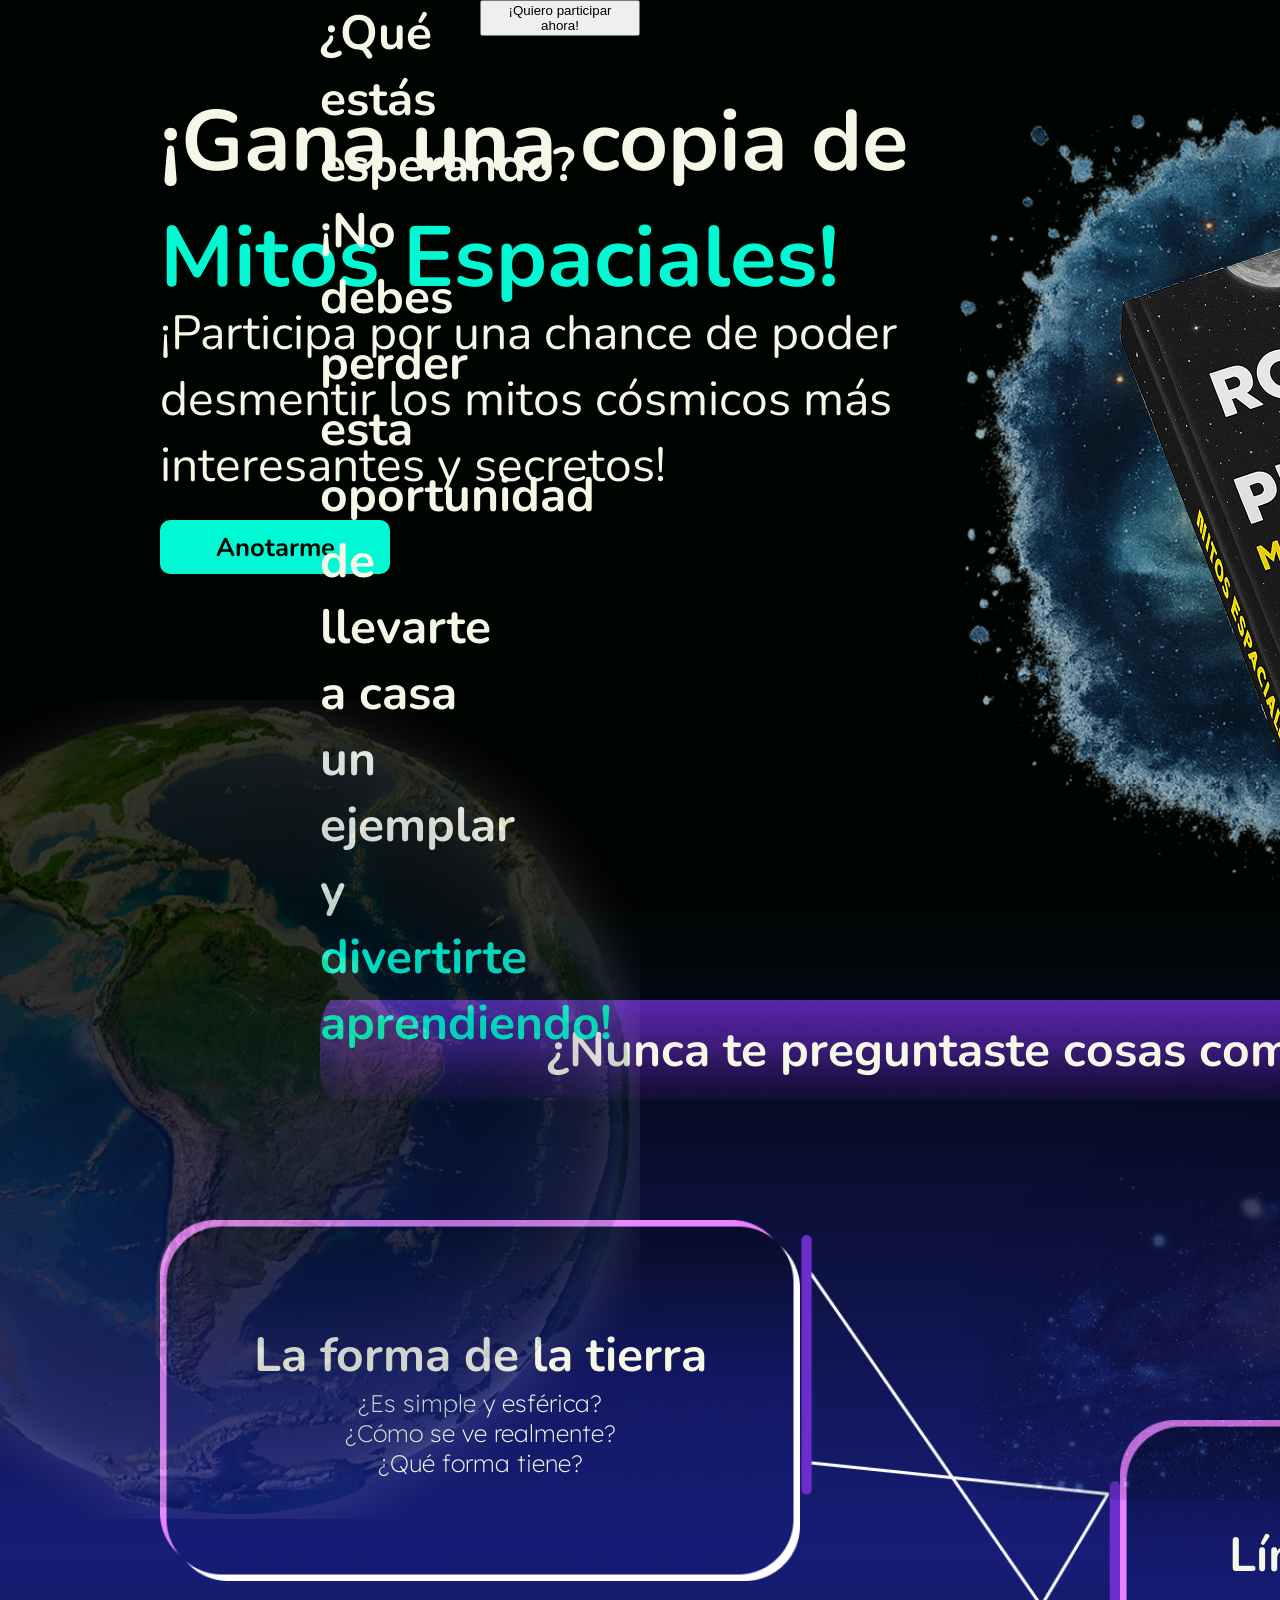
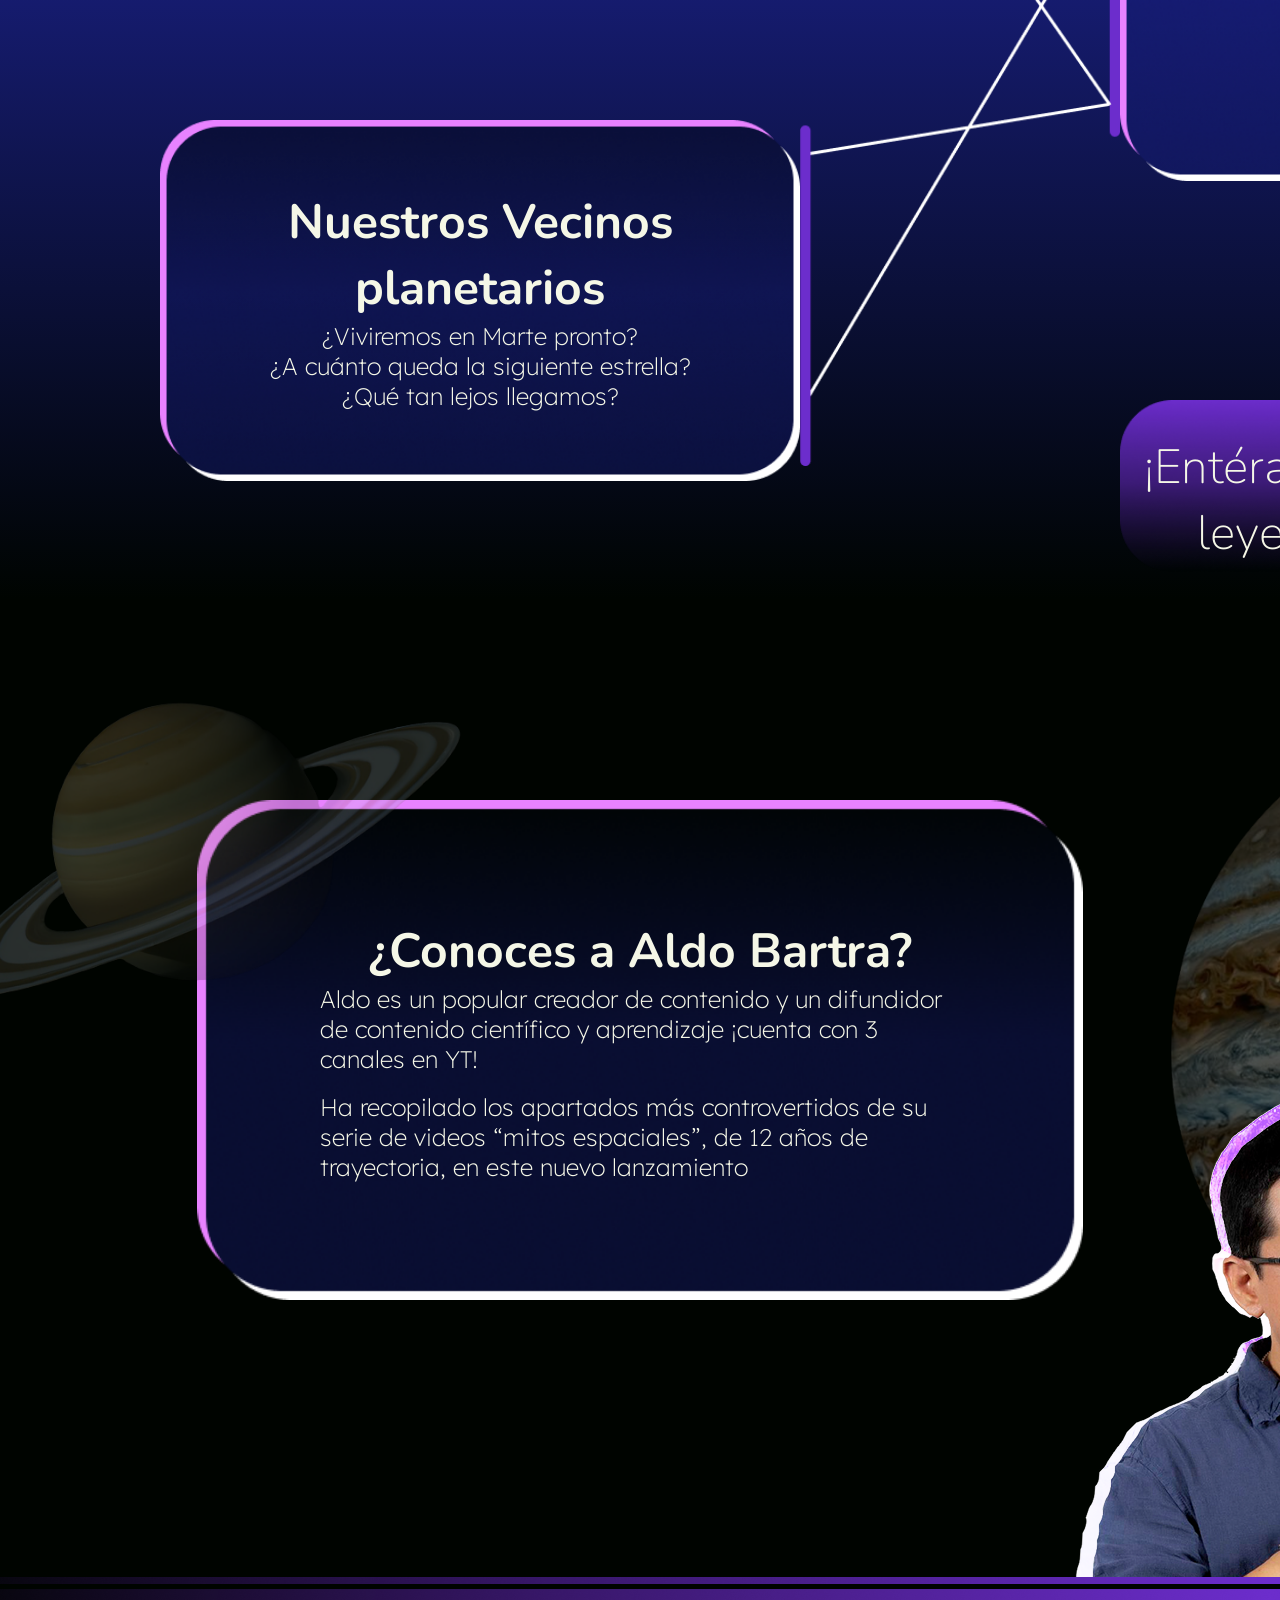
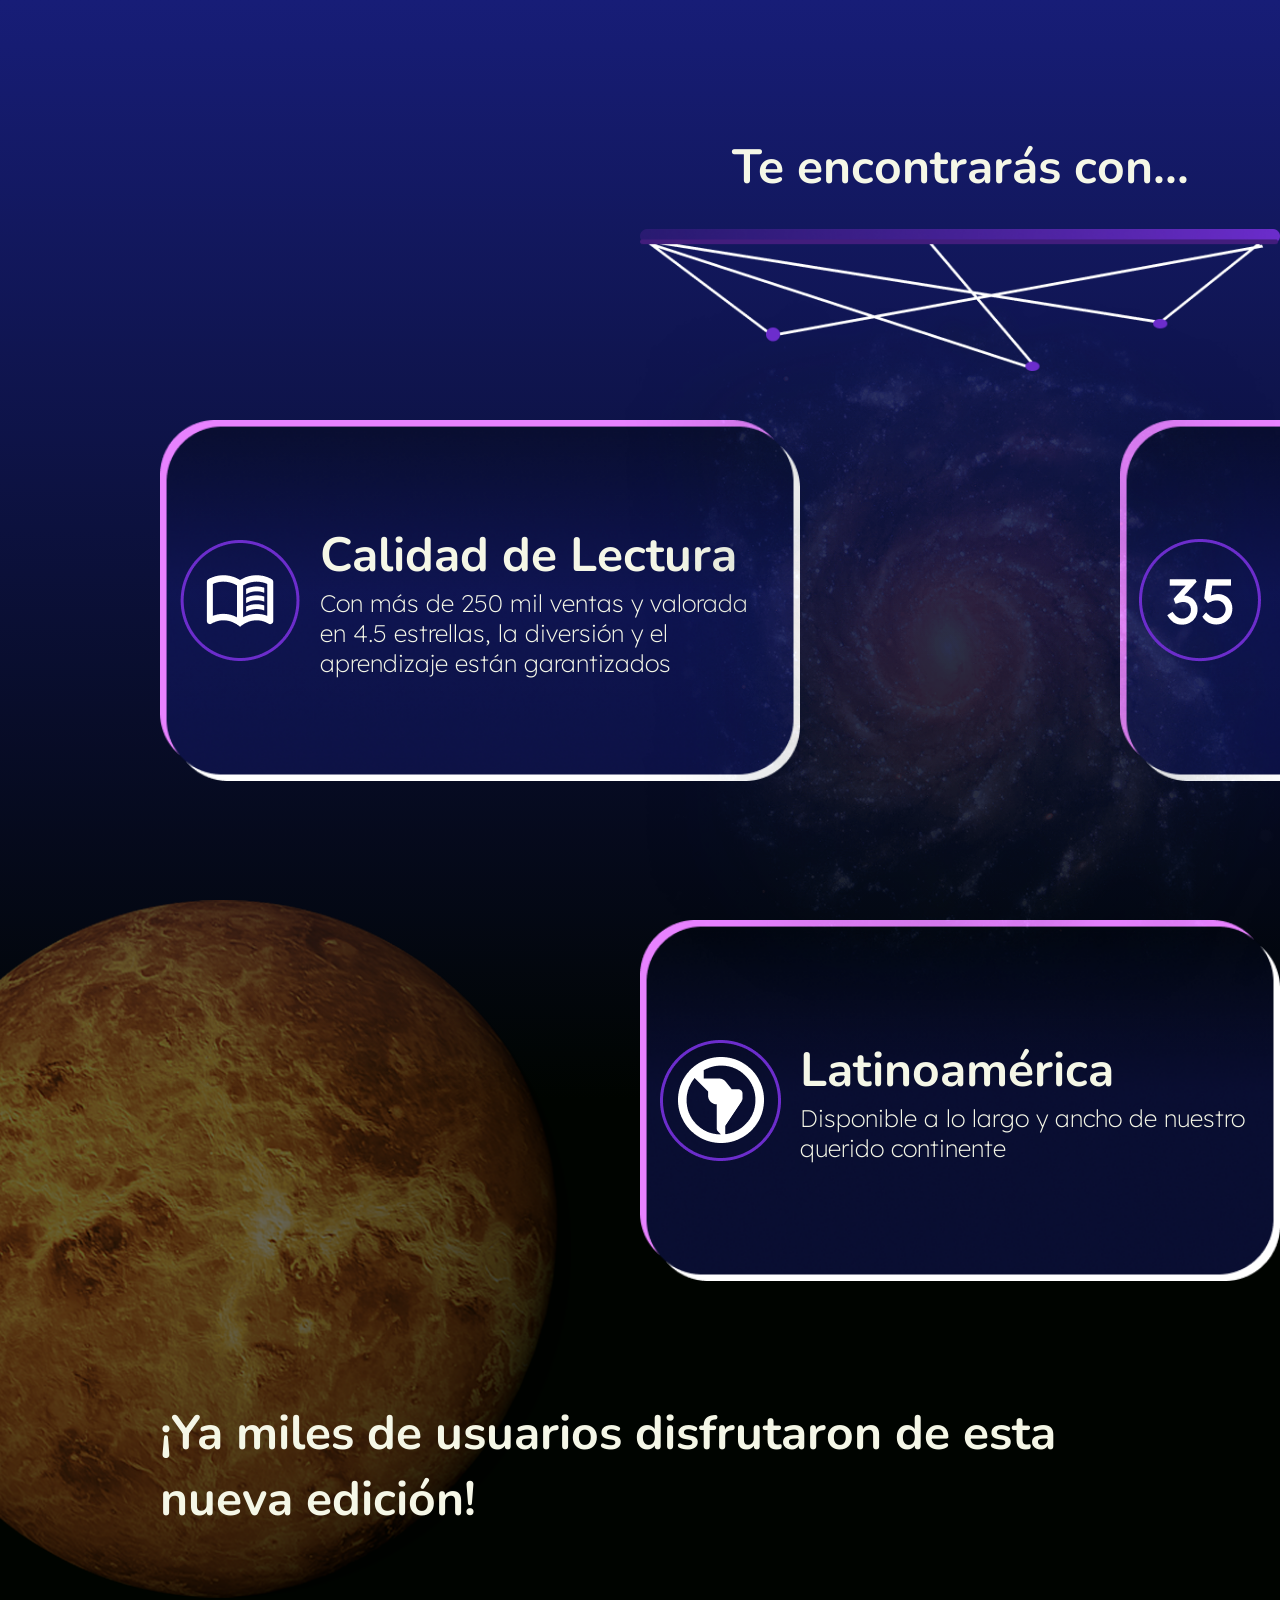
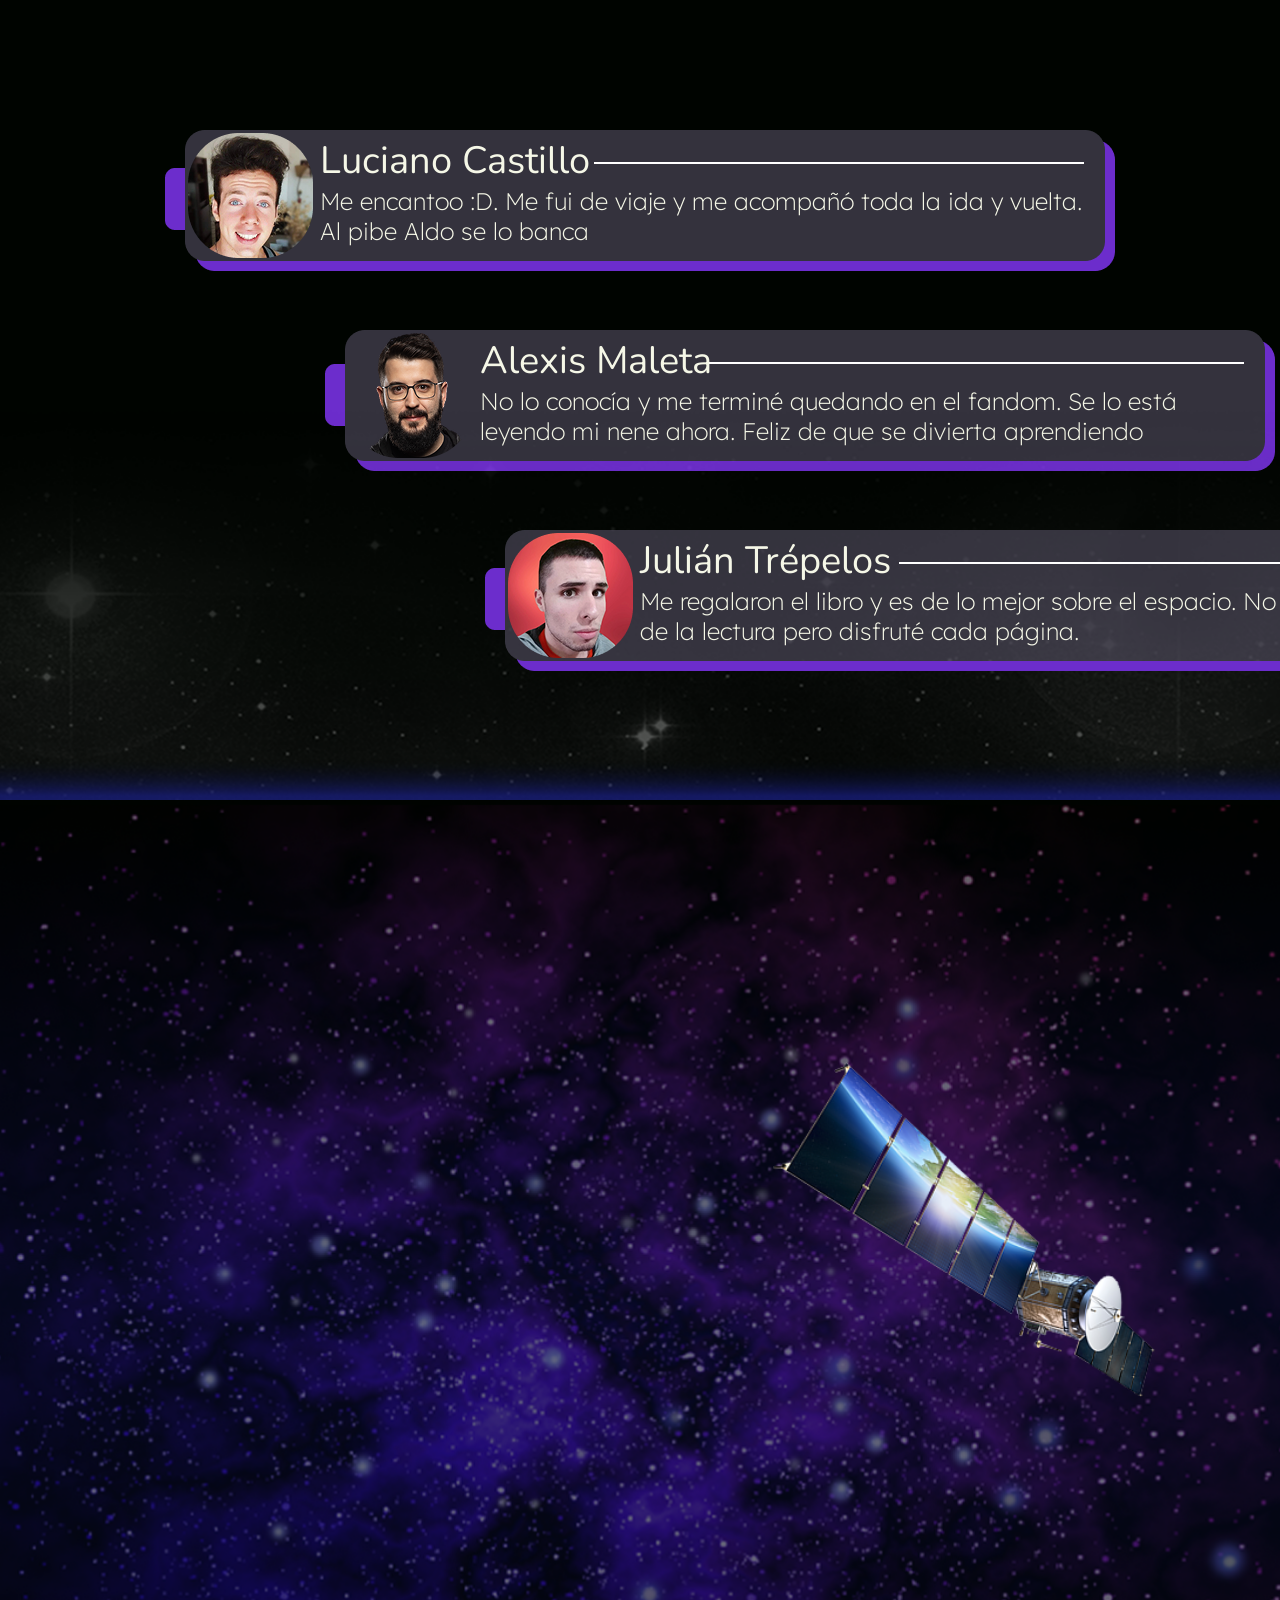
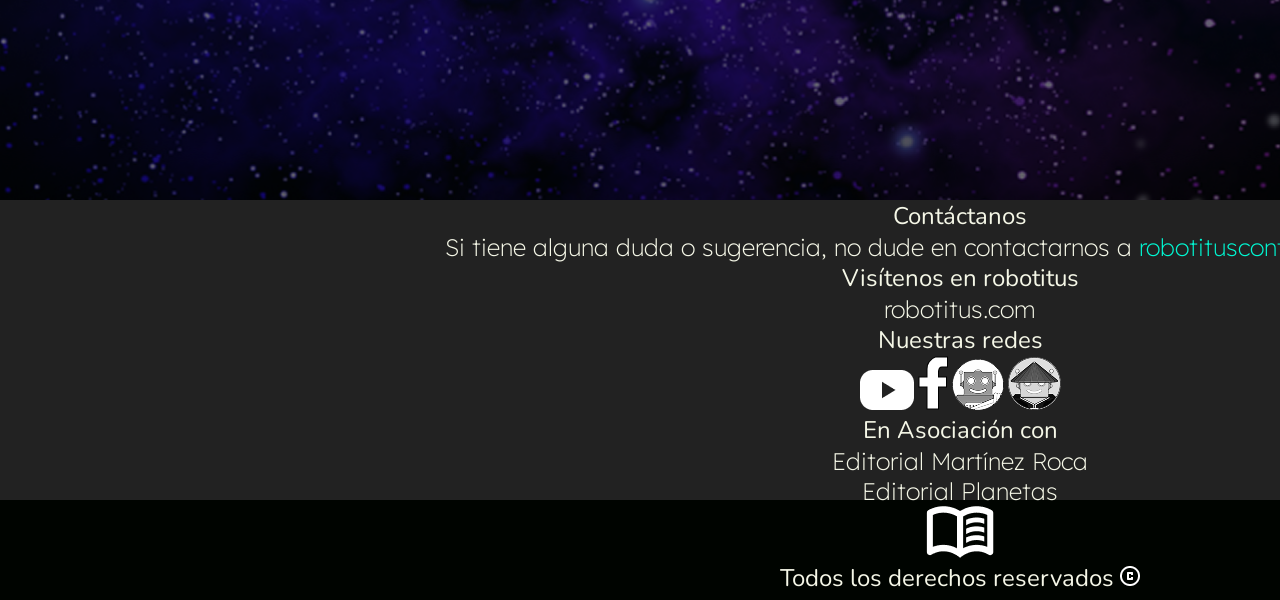
==== index.html @ cb60cf28 "tp1 version de recu, css mejorado, html podría mejorar" ====
<!DOCTYPE html>
<html lang="es ">
<head>
    <meta charset="UTF-8">
    <meta name="viewport" content="width=device-width, initial-scale=1.0">
   <link rel="stylesheet" href="tercero.css">
   <link rel="preconnect" href="https://fonts.googleapis.com">
<link rel="preconnect" href="https://fonts.gstatic.com" crossorigin>
<link href="https://fonts.googleapis.com/css2?family=Lexend:wght@100..900&family=Michroma&family=Nunito:ital,wght@0,200..1000;1,200..1000&family=Prosto+One&family=Sunshiney&display=swap" rel="stylesheet">
    <title>Landing</title>
</head>
<body>
  <header class="grid">
    <div id="robotitus">
      <img  id="titus" src="IMAGENES/pant1/robotitus.png" alt="robotitus">
    </div>

    <div id="cont1pan1">
      <h1>¡Gana una copia de <span class="acento">Mitos Espaciales!</span></h1>
    </div>

    <div id="cont2pan1" class="c3">
      <h3 class="subtitulo">¡Participa por una chance de poder desmentir los mitos cósmicos más interesantes y secretos!</h3>
    </div>

    <div id="container">
      <form id="miFormulario">
        <button type="button" id="mostrar">Anotarme</button>
        <div id="formularioOpciones">
          <select id="pais" name="opciones" required>
           <option value="ARG">Argentina</option>
           <option value="BLV">Bolivia</option>
           <option value="URU">Uruguay</option>
          </select>
          <input type="text" id="name" name="nombre" placeholder="Nombre" required>
          <input type="email" id="mail" name="nombre" placeholder="Email" required>
          <input type="submit" value="Enviar" id="enviar">
        </div>
      </form>
    </div>

    <div id="cont3pan1">
    </div>   <img id="libro1" src="IMAGENES/pant1/libro.png" alt="libro">

  </header>





 <div id="tierra"></div>





  <section id="sec1" class="grid">
    <div class="fondoblue1"></div>
    <div class="lineas"></div>
    <div id="cont1pan2"><h3>¿Nunca te preguntaste cosas como...?</h3></div>

    <div id="img2pan2"></div>
    <div id="cont2pan2">
      <h3>La forma de la tierra </h3>
      <p >¿Es simple y esférica? <br>¿Cómo se ve realmente? <br>¿Qué forma tiene?</p>
    </div>

  <div id="img3pan2"></div>
    <div id="cont3pan2">
      <h3 >Límites del espacio</h3>
      <p>¿Tiene bordes? <br> ¿Qué hay más allá? <br> ¿Qué tan lejos llegamos?</p>
    </div>

      <div id="img4pan2"></div>
    <div id="cont4pan2">
      <h3>Nuestros Vecinos planetarios</h3>
      <p>¿Viviremos en Marte pronto? <br>¿A cuánto queda la siguiente estrella? <br> ¿Qué tan lejos llegamos?</p>
    </div>

    <div id="cont5pan2">
      <h3 id="subtitulo">¡Entérate de todo esto y más leyendo y aprendiendo!</h3>
    </div>

    <div class="cont2fondo"></div>
  </section>






  <section id="sec2" class="grid">
    <div id="cont1pan3"></div>

      <div id="textaldo">
      <h3>¿Conoces a Aldo Bartra?</h3>
      
        <p>Aldo es un popular creador de contenido y un difundidor de contenido científico y aprendizaje ¡cuenta con 3 canales en YT!</p>
        <br>
        <p>Ha recopilado los apartados más controvertidos de su serie de videos “mitos espaciales”, de 12 años de trayectoria, en este nuevo lanzamiento</p>
      </div>

    <div id="aldo"><img src="IMAGENES/pant3/aldo.png" alt="aldo"></div>

    <div id="aldomobile"></div>
    <div class="cont3fondo"></div>
    <div class="cont4fondo"></div>


  </section>






  <section id="sec3" class="grid">
    <div id="fondoblue2"></div>

    <div class="cont1pan4"><h3>Te encontrarás con...</h3></div>
    <div id="cont1"></div>


    <div id="icono1"><img src="IMAGENES/pant4/libro.png" alt="icono de libro"></div>
    <div class="cont2pan4"></div>
    <article id="articulo1sec3"> <h3>Calidad de Lectura</h3>
      <p>Con más de 250 mil ventas y valorada en 4.5 estrellas, la diversión y el aprendizaje están garantizados</p></article>


    <div id="icono2"><img src="IMAGENES/pant4/35.png" alt="icono de 35"></div>
    <div class="cont3pan4">  </div>
      <article id="articulo2sec3"> <h3>Más de 35 secciones</h3>
      <p>Variados tópicos para descubrir y aprender de principio a fin.</p></article>


      
    <div id="icono3" ><img src="IMAGENES/pant4/latino.png" alt="latino"></div>
    <div class="cont4pan4"></div>
    <article id="articulo3sec3"> <h3>Latinoamérica</h3>
      <p>Disponible a lo largo y ancho de nuestro querido continente</p></article> 



    <div class="fondo2"><img src="IMAGENES/pant4/galaxy.png" alt="fondo"></div>
    <div id="luna"><img src="IMAGENES/pant4/moon_PNG37 1.png" alt="luna"></div>
    <div id="planeta"><img src="IMAGENES/pant4/naranja.png" alt="planeta naranja"></div>

    



    <!--section 4-->
    <div class="cont1pan5"><h3>¡Ya miles de usuarios disfrutaron de esta nueva edición!</h3></div>

    <div id="contenedor1pan5"></div>
    <div class="cont2pan5">
        <h5>Luciano Castillo</h5>
        <p>Me encantoo :D. Me fui de viaje y me acompañó toda la ida y vuelta. Al pibe Aldo se lo banca</p>
    </div>

    <div id="contenedor2pan5"></div>
    <div class="cont3pan5">
        <h5>Alexis Maleta</h5>
        <p>No lo conocía y me terminé quedando en el fandom. Se lo está leyendo mi nene ahora. Feliz de que se divierta aprendiendo</p>
    </div>

    <div id="contenedor3pan5"></div>
    <div class="cont4pan5">
        <h5>Julián Trépelos</h5>
        <p>Me regalaron el libro y es de lo mejor sobre el espacio. No soy mucho de la lectura pero disfruté cada página.</p>
    </div>
    <div id="fondoestrellas"></div>
  </section>






  <section id="sec5" class="grid">
    <div id="tierraimg"><img src="IMAGENES/pant6/planeta.png" alt="planeta"></div>

    <div id="satelite"><img src="IMAGENES/pant6/satelite.png" alt="satelite"></div>

    <div id="fondoestrellas2"></div>
    <div id="contendor1pan6"></div>
    <div id="cta">
      <h3 id="titulo2">¿Qué estás esperando?</h3>
      <h3>¡No debes perder esta oportunidad de llevarte a casa un ejemplar y <span class="acento">divertirte aprendiendo!</span></h3>
    </div>

    <div id="cta2">
      <button type="button" onclick="document.getElementById('mostrar').scrollIntoView({ behavior: 'smooth' })">
        ¡Quiero participar ahora!
      </button>
    </div>

  </section>



  
  <footer class="grid">
    <div id="f1" class="c1">
      <h6>Contáctanos</h6>
      <p>Si tiene alguna duda o sugerencia, no dude en contactarnos a <span class="acento">robotituscontacto@gmail.com</span></p>
    </div>
    <div id="f2" class="c2">
      <h6>Visítenos en robotitus</h6>
      <p>robotitus.com</p>
    </div>
    <div id="f3" class="c3">
      <h6>Nuestras redes</h6>
      <img src="IMAGENES/pant7/youtube.png" alt="youtube" class="iconosf">
      <img src="IMAGENES/pant7/facebook.png" alt="facebook" class="iconosf">
      <img src="IMAGENES/pant7/r1.png" alt="robot platon" class="iconosf">
      <img src="IMAGENES/pant7/r3.png" alt="robot lineo" class="iconosf">
    </div>
    <div id="f4" class="c4">
      <h6>En Asociación con</h6>
      <p>Editorial Martínez Roca <br> Editorial Planetas</p>
    </div>
    <div id="iconof" class="c5"><img src="IMAGENES/pant7/libro.png" alt="libro"></div>
    <div id="copy" class="c6">
      <h6>Todos los derechos reservados <img src="IMAGENES/pant7/copyright.png" alt="copyright"></h6>
    </div>
  </footer>

  <script src="script.js"></script>
</body>

</html>
---- tercero.css ----
html{
    padding: 0;
    margin: 0;
    max-width: 100%;
     overflow-x: hidden;
}

/* GRILLA BASE ABSOLUTA (incluye todas las partes de este html, no esta separada por secciones */
body {
  display: grid;
  grid-template-columns: repeat(12, 160px); /* 12 columnas fijas */
  grid-template-rows: repeat(70,100px);
  width: 1920px;
  margin: 0 ;
  padding: 0;
  background-color: rgba(0, 4, 0, 1);
    color:rgba(245, 247, 231, 1);
}

/* Para que todas las secciones usen la grilla del body */
.grid{
  position: relative;
}


/*TIPO DE TEXTOS*/
h1{
font-family: "Nunito", sans-serif;
 font-size: clamp(48px, 6.67vw, 86px);
 padding: 0;
 margin: 0;
}
.acento{
    color:#00F8D3 ;
}
h3{
font-family: "Nunito", sans-serif;
 font-size:  48px;
 padding: 0;
 margin: 0;
}
h5{ font-family: "Nunito", sans-serif;
font-size: 38px;
font-weight: 400;
padding: 0;
margin: 0;
}
h6{
  font-family: "Nunito", sans-serif;
     font-size: 24px;
     font-weight: 400;
    padding: 0;
  margin: 0;
}
p {
     font-family: "Lexend", sans-serif;
     font-size: 24px;
     font-weight: 200;
         padding: 0;
  margin: 0;
}
.subtitulo{
        font-weight:400;
        margin: 0;
        padding: 0;
}





/*PANTALLA 1 titulo y cta*/
header{
   display: contents;
    grid-column: 1/13;
    grid-row: 1/10;
    color:rgba(245, 247, 231, 1);
}

#robotitus{
    grid-column: 10/13;
    grid-row: 1;
    display: flex;
justify-content: flex-end;

} #titus{
padding-top: 47px;
}
#cont1pan1{
    grid-column: 2/7;
    grid-row: 2/4;
    display: flex;
    align-items: center;
}
#cont2pan1 {
grid-column: 2/7;
    grid-row: 4/6;
    
}
/*BOTON DE CTA*/
#container{
    grid-column: 2/7;
    grid-row: 6/10;
  padding-top:20px;
   overflow: visible;
}
#mostrar {
   background-color: #00F8D3;
      color:rgba(0, 4, 0, 1);
      border: none;
      cursor: pointer;
      border-radius: 10px;
      width: clamp(1.5rem, 18vw, 18vw);
      height: clamp(1rem, 6vh, 6rem);
        font-family: "Nunito", sans-serif;
     font-size: clamp(1rem, 2vw, 2rem);
     font-weight: bold;
}
#formularioOpciones {
   font-family: "Lexend", sans-serif;
  font-size: clamp(0.3rem, 1.5vw, 1.5rem);
      display: none; /* Oculto al principio */
    }
#cont3pan1{
     grid-column: 7 / 12;
  grid-row: 2 / 10; 
  background-image: url(IMAGENES/pant1/galaxy.png);
  background-size: contain; 
  background-repeat: no-repeat;
  background-position: center;
} #libro1{
     grid-column: 8 / 11;
  grid-row: 3 / 8;      
}


/*imagen de fondo entre pantalla 1 y sección 1*/
#tierra{
     grid-column: 1/ 5;
  grid-row: 8 / 17; 
  background-image: url(IMAGENES/tierra.png);
  background-size: contain; 
  background-repeat: no-repeat;
  background-position: start; 
   z-index: 999;
}





/*pantalla 2*/
#sec1{
    grid-column: 1/13;
    grid-row: 10/23;
    color:rgba(245, 247, 231, 1);
    display: contents;
   
}
.fondoblue1{
   grid-column: 1/13;
  grid-row: 10/23;
    background: linear-gradient(to bottom, rgba(0,4,0,1),rgba(23, 29, 119, 1),rgba(0,4,0,1)) ;
}
.cont2fondo{
    grid-column: 7 / 13;
  grid-row: 11/ 16; 
 background-image: url(IMAGENES/pant2/big-bang\ 1.png);
   background-size: 100%; 
  background-repeat: no-repeat;
  display: flex;
  justify-content: flex-end;
}
.lineas{
  grid-column: 6/8;
  grid-row: 13/22;
  background-image: url(IMAGENES/pant2/lineas.png);
    background-size: contain; 
  background-repeat: no-repeat;
  background-position: center;
}
 
#cont1pan2 {
      grid-column: 3 / 11;
  grid-row: 11 / 12; 
  background-image: url(IMAGENES/pant2/fondot.png);
    background-size: cover; 
  background-repeat: no-repeat;
  background-position: center;
display: flex;
justify-content: center;
align-items: center;
text-align: center;
}

 #img2pan2{ background-image: url(IMAGENES/pant2/contenedor1.png);
    background-size:contain; 
  background-repeat: no-repeat;
  background-position: center;
    grid-column: 2 / 6;
  grid-row: 13/ 17; }
#cont2pan2 {
     grid-column: 2 / 6;
  grid-row: 14/ 16;
    display: flex;
    text-align: center;
   flex-direction: column;
   justify-content:center;
   align-items: center;
} 

 #img3pan2{ background-image: url(IMAGENES/pant2/contenedor1.png);
    background-size:contain; 
  background-repeat: no-repeat;
  background-position: center;
    grid-column: 8/ 12;
  grid-row: 15/ 19; }
#cont3pan2 {
    grid-column: 8/12;
    grid-row: 16/18;
  display: flex;
    text-align: center;
   flex-direction: column;
   justify-content:center;
   align-items: center;
}

#img4pan2{ background-image: url(IMAGENES/pant2/contenedor1.png);
    background-size:contain; 
  background-repeat: no-repeat;
  background-position: center;
    grid-column: 2 / 6;
  grid-row: 18/ 22; 
}
#cont4pan2 {
 display: flex;
    text-align: center;
   flex-direction: column;
   justify-content:center;
   align-items: center;
    grid-column: 2 / 6;
  grid-row: 19/ 21;
}

#cont5pan2 {
    background-image: url(IMAGENES/pant2/fondo3.png);
      background-size: contain; 
  background-repeat: no-repeat;
    grid-column: 8 / 12;
  grid-row: 21/ 23; 
  display: flex;
  justify-content: flex-end;
  text-align: center;
  align-items: center;
} #subtitulo{
  font-weight: 100;
}

.fondo1 {
   grid-column: 9 / 12;
 grid-row: 6/11;  
 display: flex;
 justify-content: center; 
 align-items: start;  
}






/*pantalla 3*/
#sec2{
  display: contents;
    grid-column: 1/13;
       grid-row: 24/33;
    color:rgba(245, 247, 231, 1);
}

#cont1pan3{
    background-image: url(IMAGENES/pant2/contenedor1.png);
    background-size:contain; 
  background-repeat: no-repeat;
  background-position: center;
    grid-column: 2 / 8;
  grid-row: 25/ 30; 

} #textaldo{
   display: flex;
    text-align: start;
   flex-direction: column;
   justify-content:center;
   align-items: center;
    grid-column: 3 / 7;
  grid-row: 25/ 30;
}

#aldo{
   grid-column: 1 / 13;
  grid-row: 27/ 33; 
  display: flex;
justify-content: end;
align-items: end;
z-index: 99;
}

.cont3fondo{
    grid-column: 1 / 5;
  grid-row: 24/ 27; 
 background-image: url(IMAGENES/pant3/saturno.png);
   background-size: contain; 
  background-repeat: no-repeat;
}
.cont4fondo{
    grid-column: 8 / 13;
  grid-row: 24/ 31; 
 background-image: url(IMAGENES/pant3/jupiter.png);
   background-size: contain; 
  background-repeat: no-repeat;
background-position: center;
z-index: 0;
}





/*pantalla 4 y 5*/
#sec3{
     display: contents;
    grid-column: 1/13;
       grid-row: 33/57;
      }

 #fondoblue2{  
    grid-column: 1/13;
  grid-row: 33/55;
  background: linear-gradient(rgba(23, 29, 119, 1),rgba(0,4,0,1) ,  rgba(0, 4, 0, 1)) ;
}
/*titulo*/
.cont1pan4{
   grid-column: 5/9;
  grid-row: 33/35;
  display: flex;
  justify-content: center;
  align-items: flex-end;
} #cont1{
  background-image: url(IMAGENES/pant4/fondot.png);
   background-size:contain; 
  background-repeat: no-repeat;
  background-position: center;
  z-index: 2;
  grid-column: 5/9;
   grid-row: 35/37;
}

 /*contenedores de fondo*/
.cont2pan4 {
  grid-column: 2/6;
  grid-row: 37/41;
background-image: url(IMAGENES/pant2/contenedor1.png);
 background-size: contain; 
  background-repeat: no-repeat;
  background-position: center;
} .cont3pan4 {
  grid-column: 8/12;
  grid-row: 37/41;
background-image: url(IMAGENES/pant2/contenedor1.png);
 background-size: contain; 
  background-repeat: no-repeat;
  background-position: center;
}.cont4pan4 {
  grid-column: 5/9;
  grid-row: 42/46;
background-image: url(IMAGENES/pant2/contenedor1.png);
 background-size: contain; 
  background-repeat: no-repeat;
  background-position: center;
}
 /*contenido de los contenedores*/
 
#articulo1sec3{
  display: flex;
    text-align: start;
   flex-direction: column;
   justify-content:center;
   align-items: start;
   grid-column: 3/6;
   grid-row: 37/41;
   padding-right: 20px;
} #icono1{
grid-column: 2/3;
grid-row: 38/ 40; 
display: flex;
justify-content: center;
align-items: center;
z-index: 5;
}
#articulo2sec3{
  display: flex;
    text-align: start;
   flex-direction: column;
   justify-content:center;
   align-items: start;
   grid-column: 9/12;
   grid-row: 37/41;
   padding-right: 20px;
} #icono2{
grid-column: 8/9;
grid-row: 38/ 40; 
display: flex;
justify-content: center;
align-items: center;
z-index: 5;
}
#articulo3sec3{
  display: flex;
    text-align: start;
   flex-direction: column;
   justify-content:center;
   align-items: start;
   grid-column: 6/9;
   grid-row: 42/46;
   padding-right: 20px;
} #icono3{
grid-column: 5/6;
grid-row: 43/ 45; 
display: flex;
justify-content: center;
align-items: center;
z-index: 5;
}

/*imagenes de fondo*/
.fondo2 {
  grid-column: 4/10;
grid-row: 36/ 43; 
display: flex;
justify-content: center;
}
#planeta{
grid-column: 1/5;
grid-row: 42/49;
display: flex;
}






/*pantalla 5 (dentro de la sección 3)*/
#luna{
  grid-column: 9/13;
grid-row: 45/55;
display: flex;
}
/*titulo*/
.cont1pan5{
   grid-column: 2/8;
    grid-row: 47/49;
}

/*contenedores*/
#contenedor1pan5{
  background-image: url(IMAGENES/pant5/cont1.png);
  background-repeat: no-repeat;
  grid-column: 2/8;
  grid-row: 50/52;
  background-position: center;
}
#contenedor2pan5{
  background-image: url(IMAGENES/pant5/cont2.png);
  background-repeat: no-repeat;
  background-position: center;
  grid-column: 3/9;
  grid-row: 52/54;
}
#contenedor3pan5{
  background-image: url(IMAGENES/pant5/cont3.png);
  background-position: center;
  background-repeat: no-repeat;
  grid-column: 4/10;
  grid-row: 54/56;
  z-index: 1;
}


 /*contenido de los contenedores*/
.cont2pan5{
   grid-column: 3/8;
  grid-row: 50/52;
  display: flex;
  flex-direction: column;
  text-align: start;
  align-items: flex-start;
  justify-content: center;
  padding-bottom: 20px;
   padding-right: 20px;
}
.cont3pan5{
   grid-column: 4/9;
  grid-row: 52/54;
  display: flex;
  flex-direction: column;
  text-align: start;
  align-items: flex-start;
  justify-content: center;
  padding-bottom: 20px;
   padding-right: 20px;
}
.cont4pan5{
   grid-column: 5/10;
  grid-row: 54/56;
  display: flex;
  flex-direction: column;
  text-align: start;
  align-items: flex-start;
  justify-content: center;
  padding-bottom: 20px;
  padding-right: 20px;
   z-index: 1;
}

/*fondo*/

#fondoestrellas{
  background-image: url(IMAGENES/pant5/fondo5.png);
  background-repeat: no-repeat;
  background-size: cover;
  background-position: center;
  grid-column: 1/13;
  grid-row: 52/57;
}




/*pantalla 6*/
#sec5{
    grid-column: 1/13;
    grid-row: 57/67;
display: contents;}

/*fondo*/
#fondoestrellas2 {
    background-image: url(IMAGENES/pant6/fondog.png);
  background-repeat: no-repeat;
  background-size: cover;
    grid-column: 1/13;
    grid-row: 57/67;
}

/*imagenes figura*/
#tierraimg{
  grid-column: 9/13;
   grid-row: 57/67;
   display: flex;
   z-index: 5;
}
#satelite{
   grid-column: 5/9;
   grid-row: 59/64;
   display: flex;
   justify-content: center;
   z-index: 5;
}




/* FOOTER */
footer {
  grid-column: 1 / 13;
  grid-row: 67/70;
  background-color: rgba(34, 34, 34, 1);
  text-align: center;
color:rgba(245, 247, 231, 1);
}
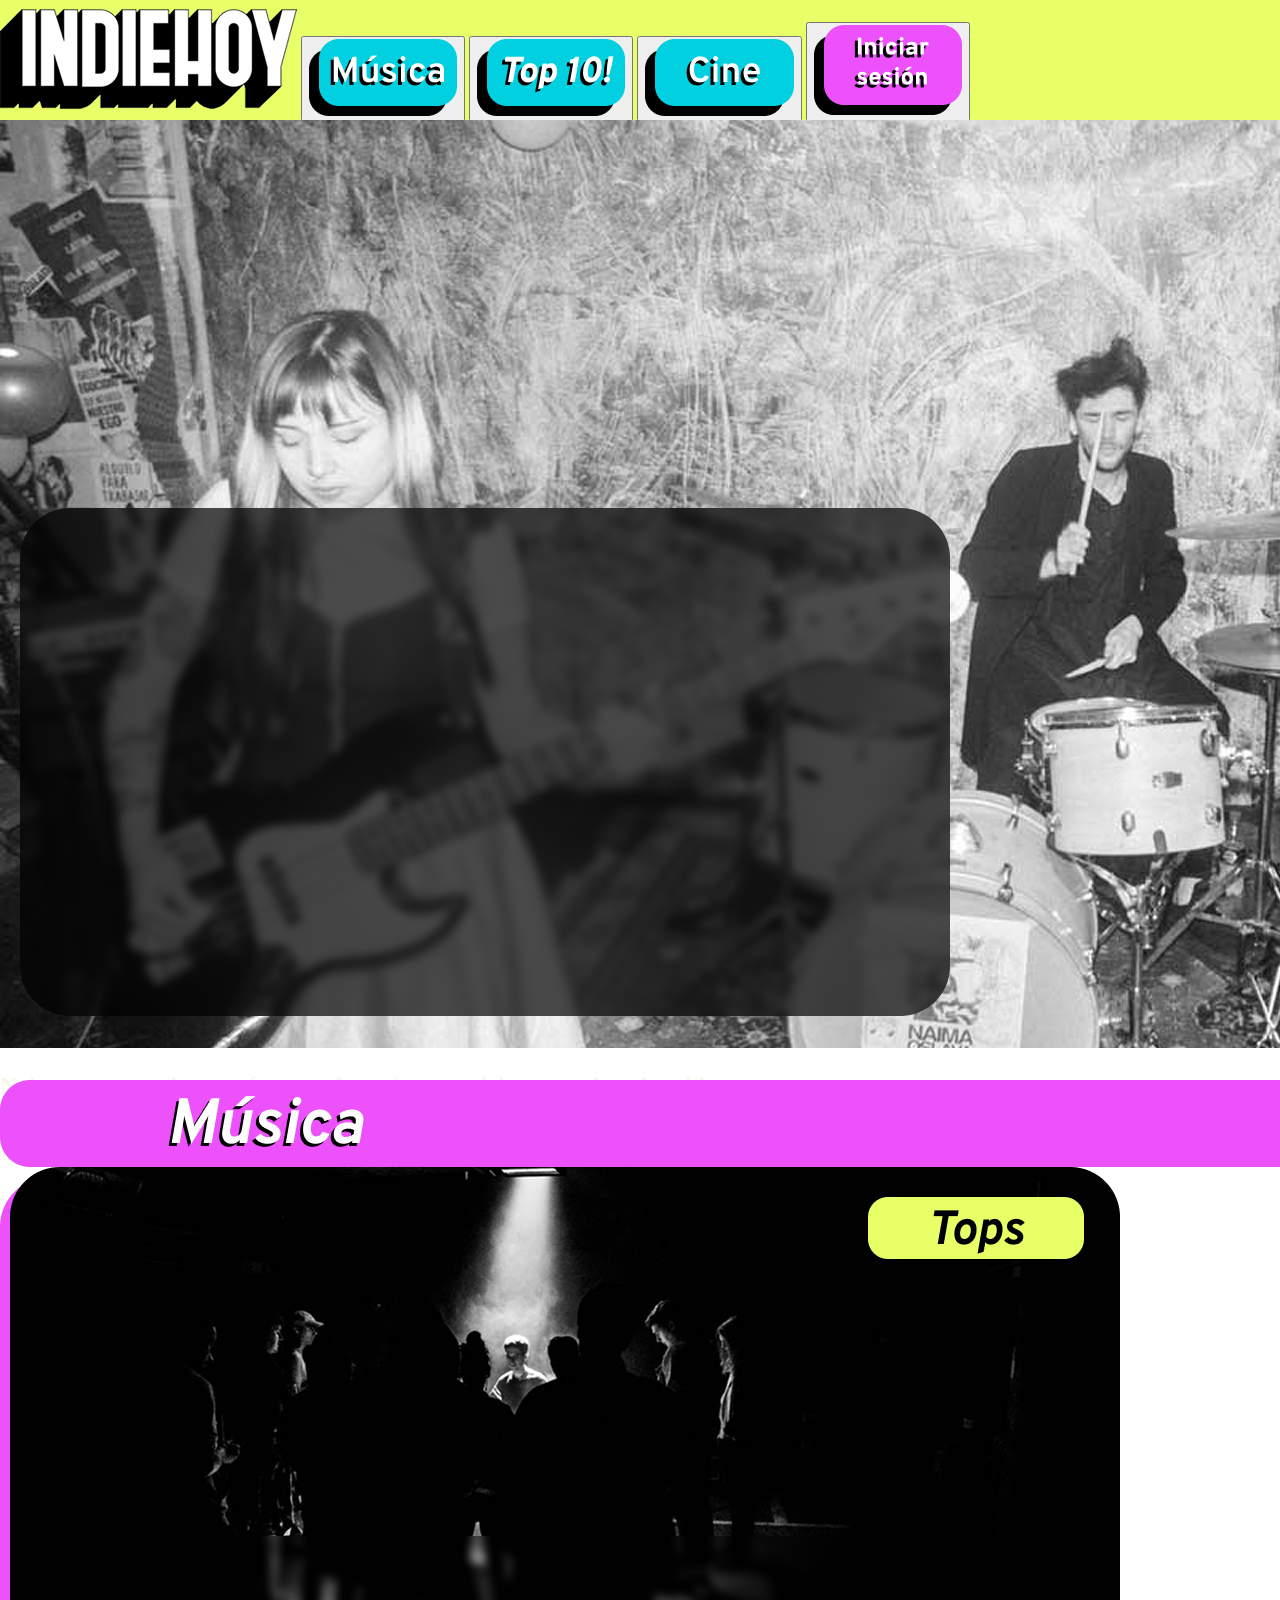
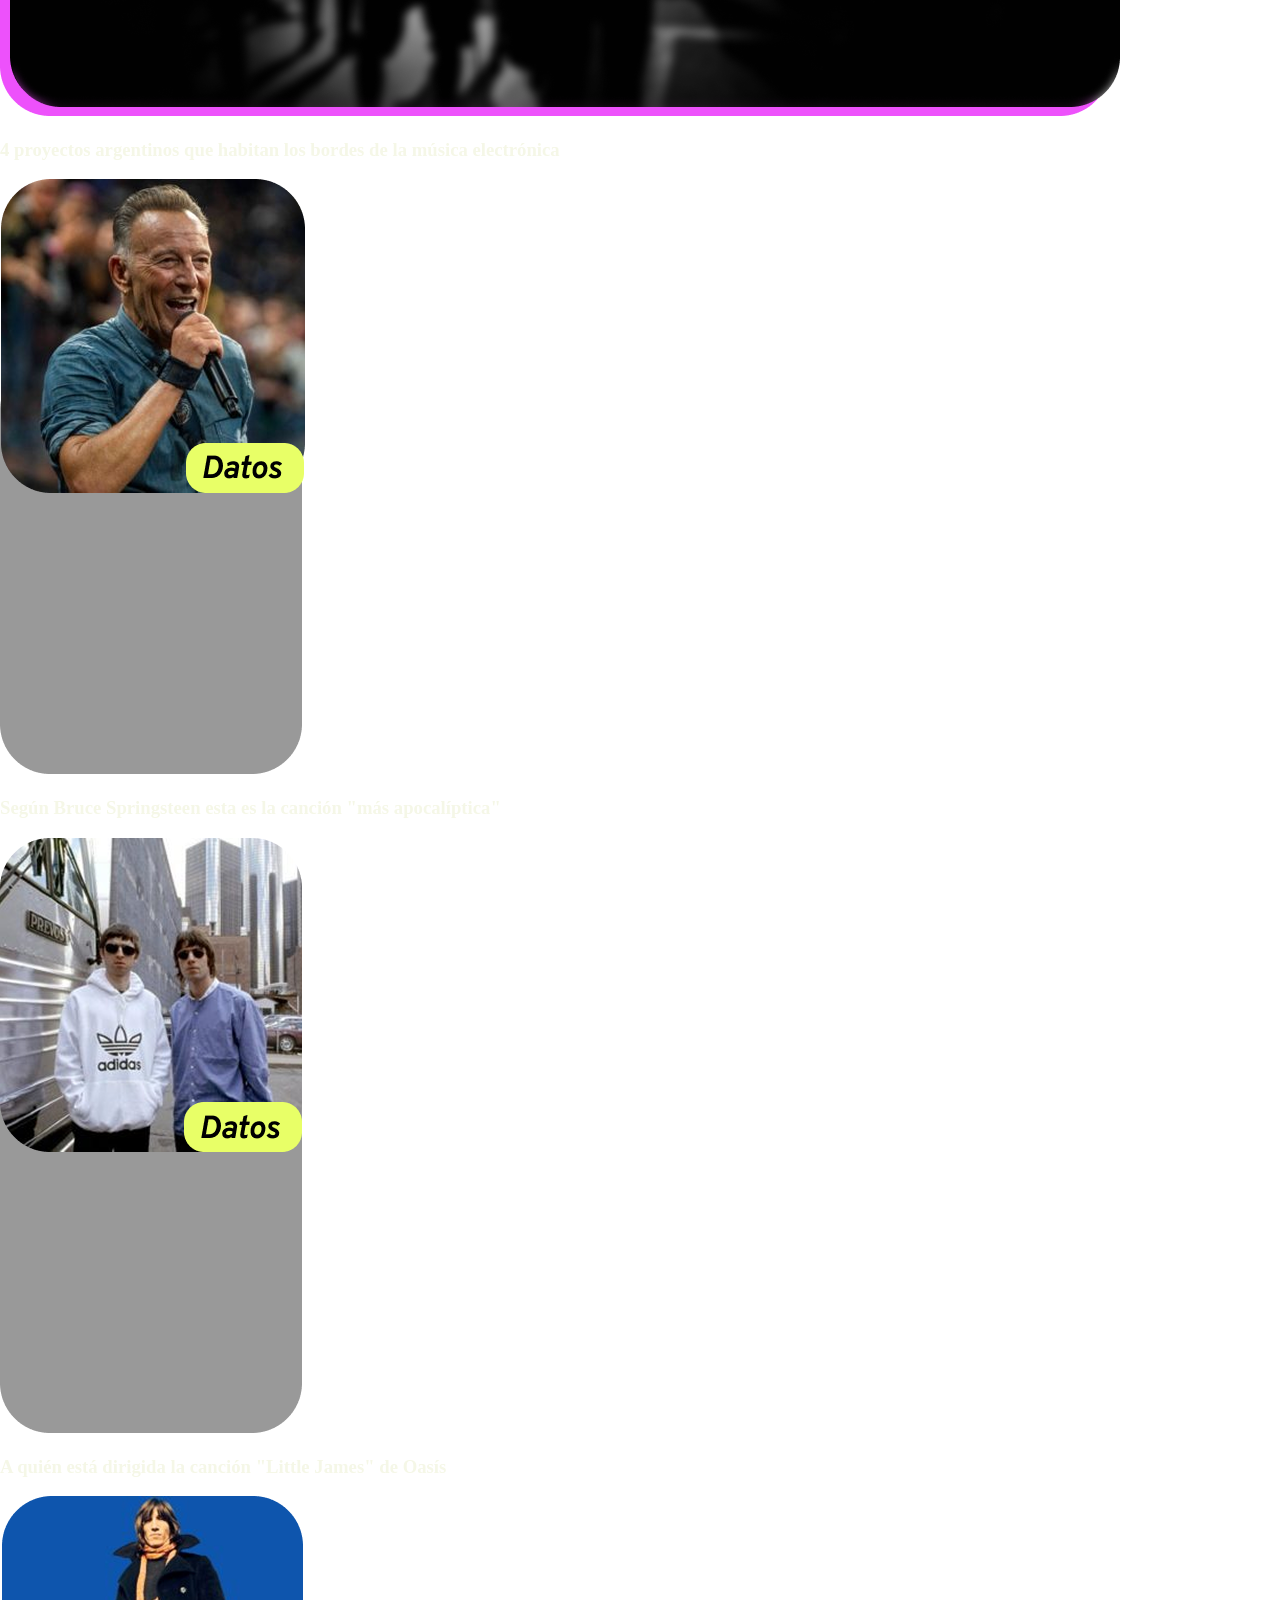
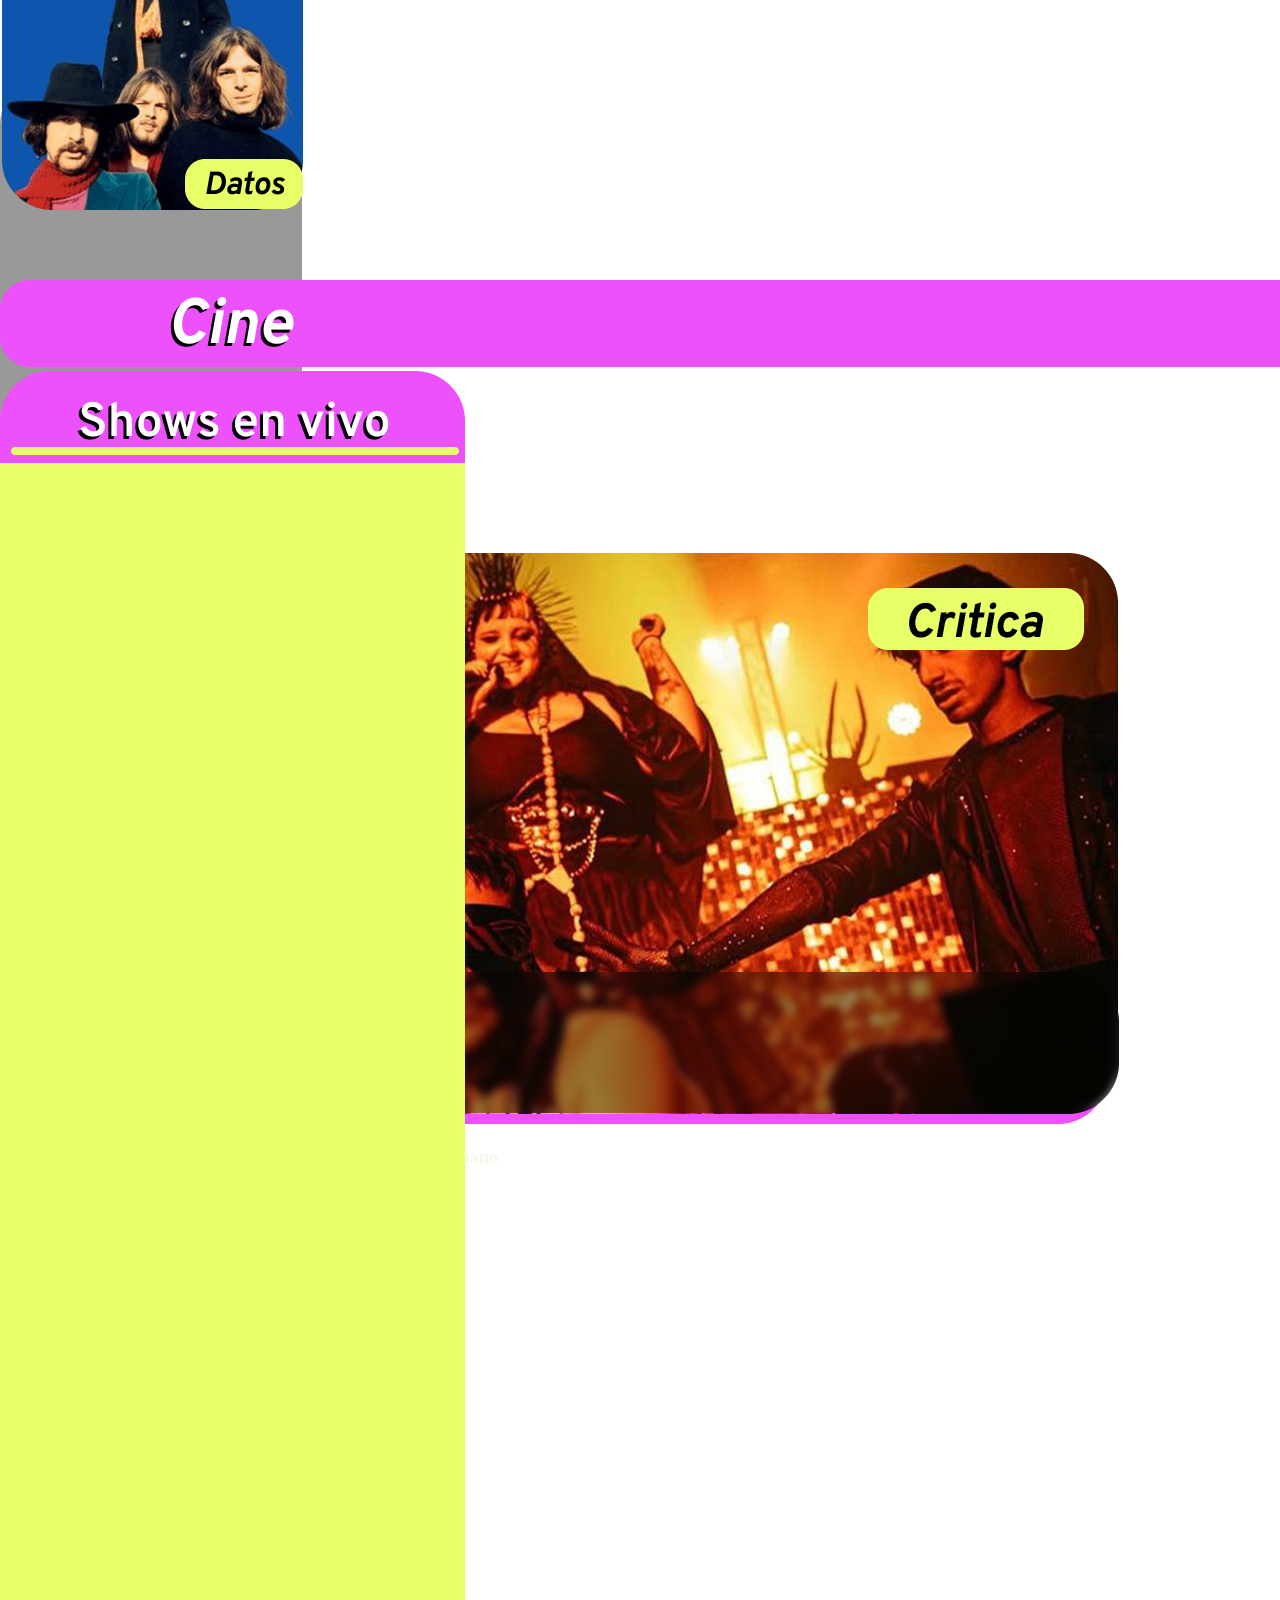
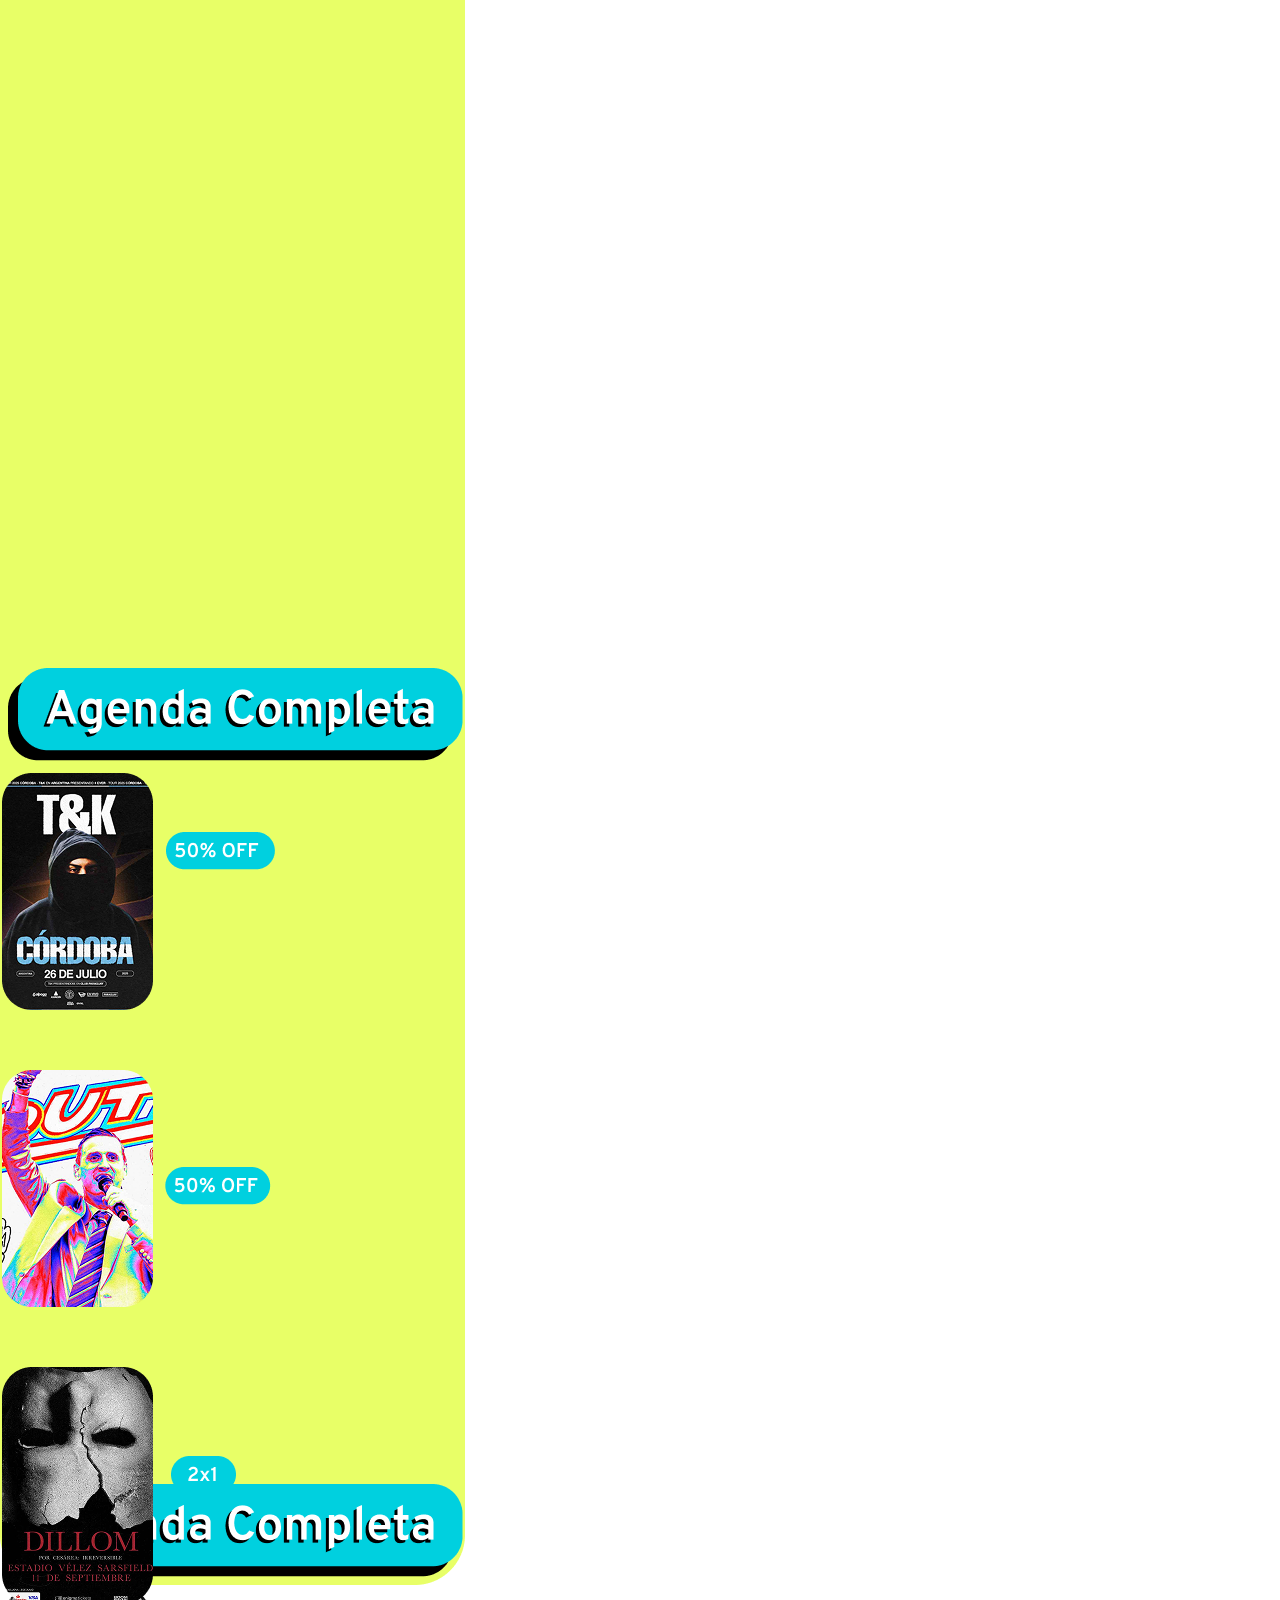
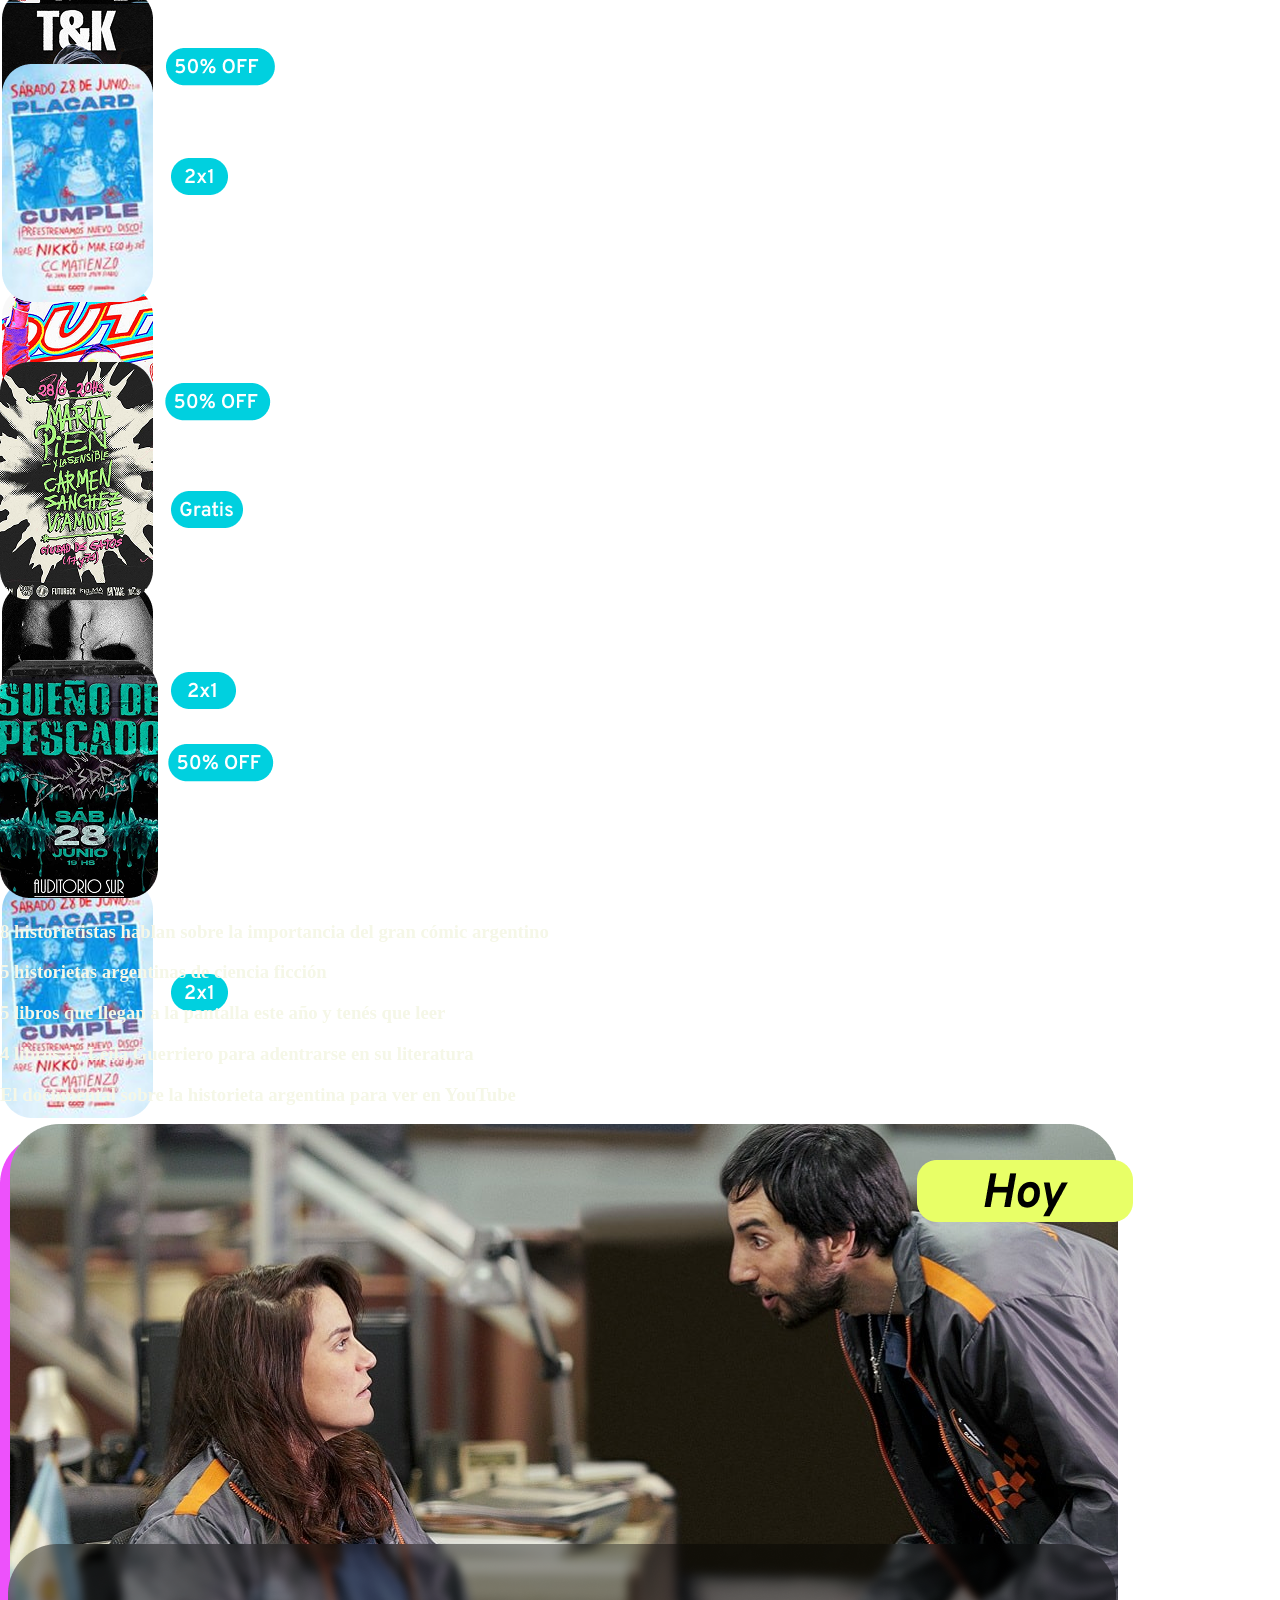
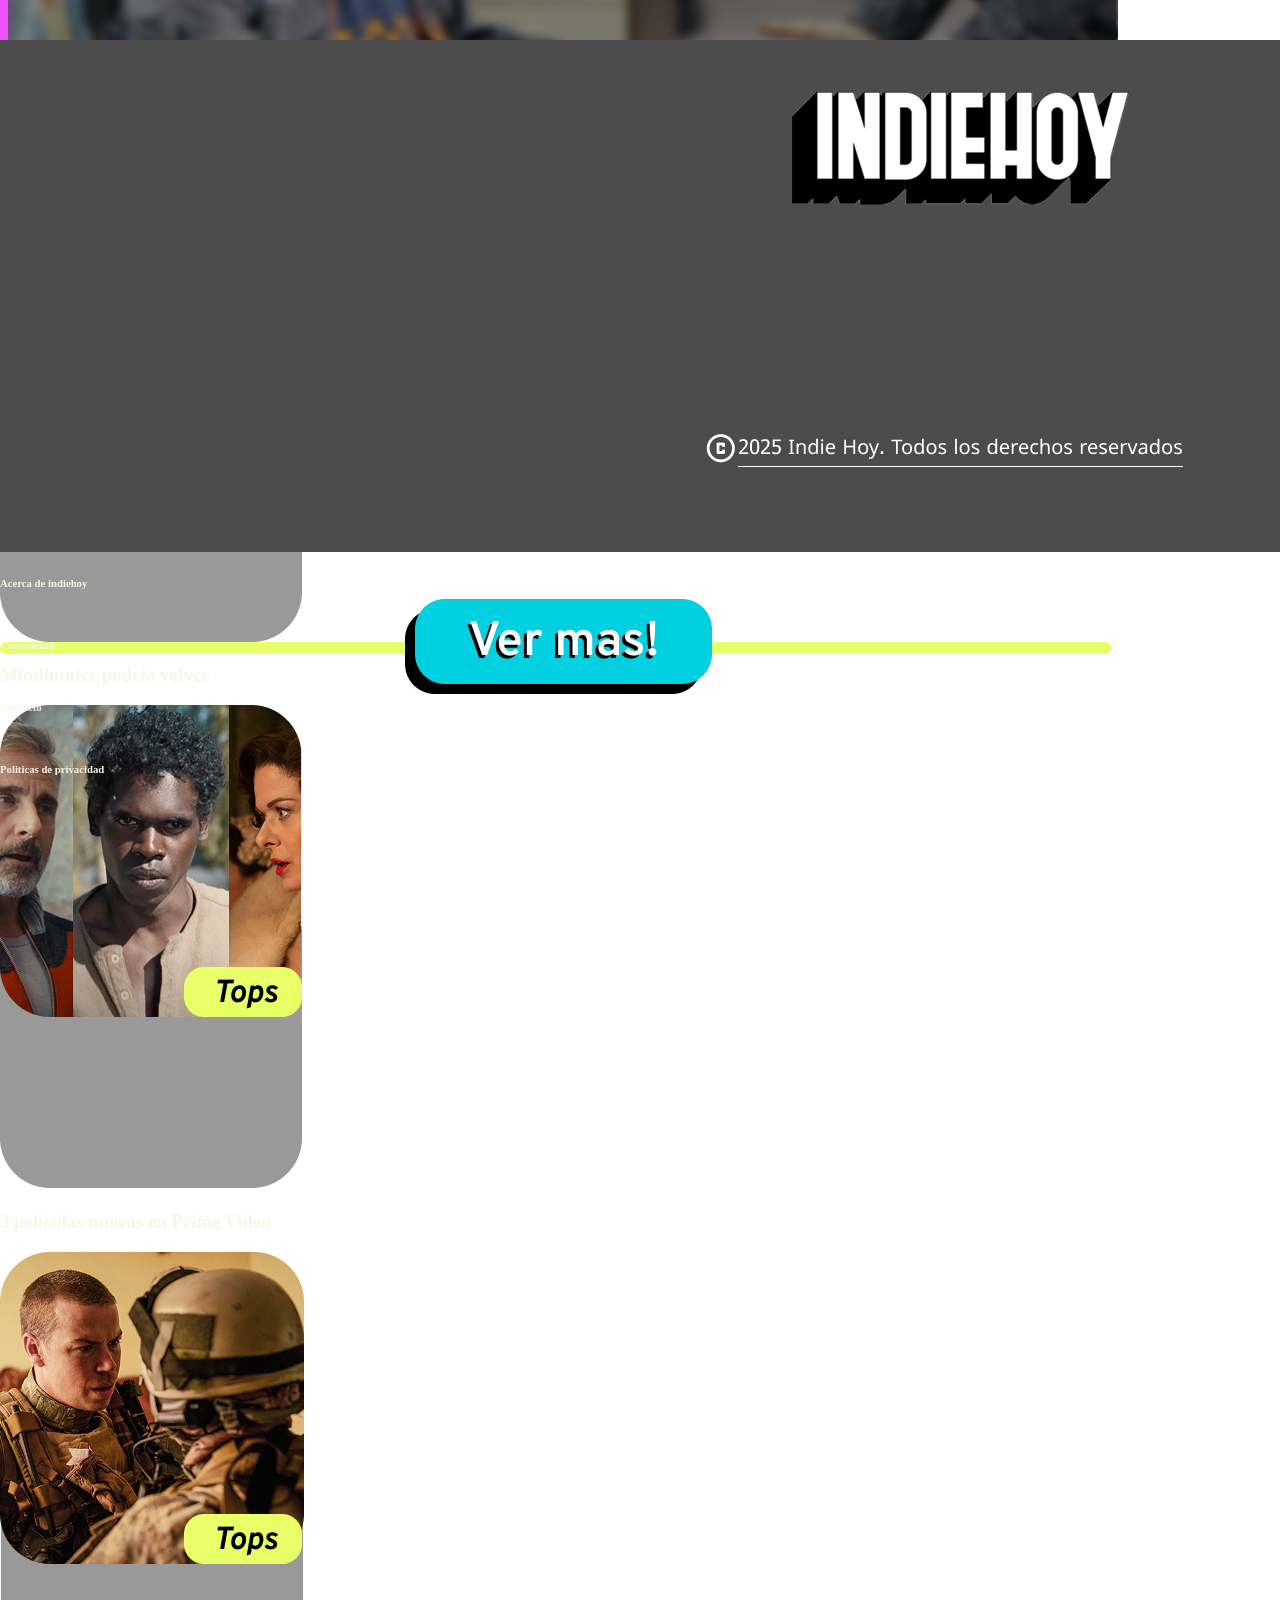
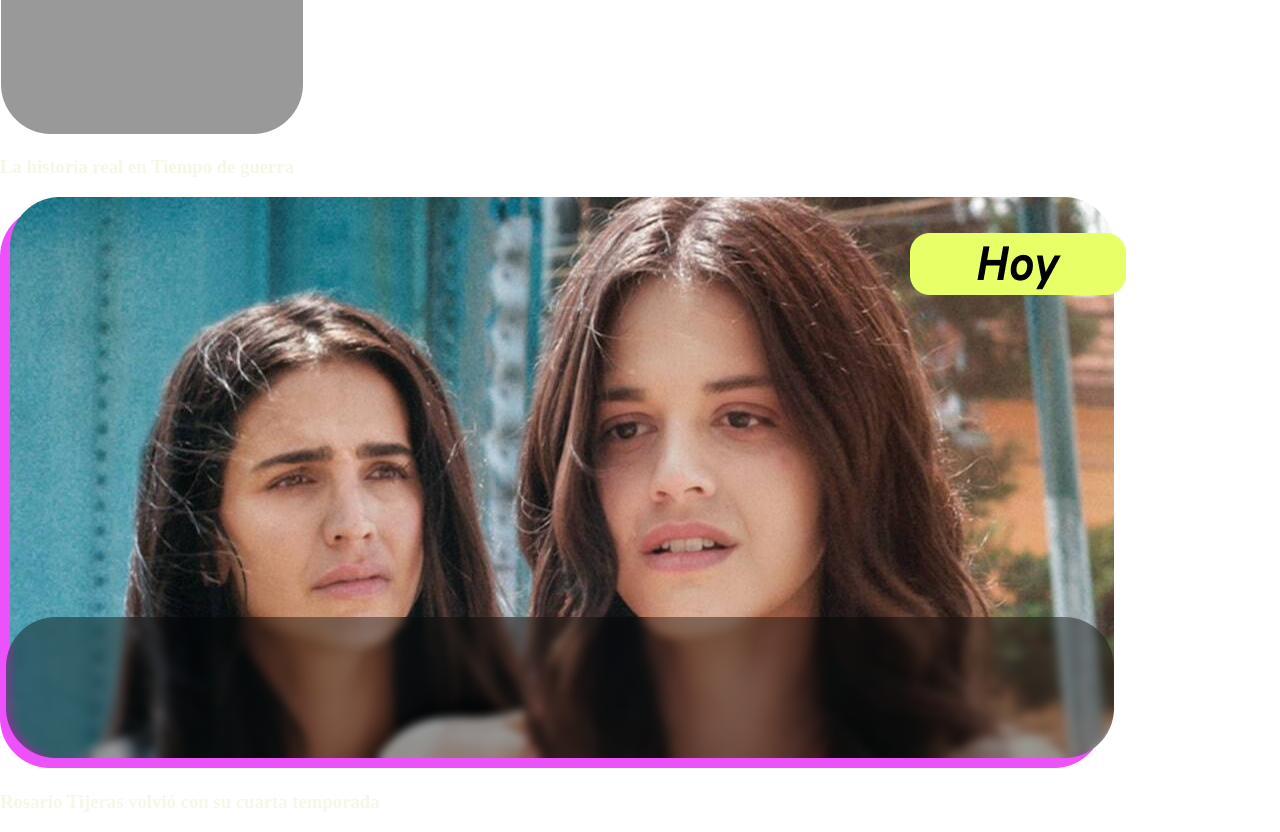
==== commit f9f7907d: "Add files via upload" ====
--- a/index.html
+++ b/index.html
@@ -1,232 +1,138 @@
 <!DOCTYPE html>
-<html lang="es ">
+<html lang="en" id="home">
 <head>
     <meta charset="UTF-8">
     <meta name="viewport" content="width=device-width, initial-scale=1.0">
-   <link rel="stylesheet" href="tercero.css">
-   <link rel="preconnect" href="https://fonts.googleapis.com">
-<link rel="preconnect" href="https://fonts.gstatic.com" crossorigin>
-<link href="https://fonts.googleapis.com/css2?family=Lexend:wght@100..900&family=Michroma&family=Nunito:ital,wght@0,200..1000;1,200..1000&family=Prosto+One&family=Sunshiney&display=swap" rel="stylesheet">
-    <title>Landing</title>
+    <link rel="stylesheet" href="style.css">
+    <title>home</title>
 </head>
-<body>
-  <header class="grid">
-    <div id="robotitus">
-      <img  id="titus" src="IMAGENES/pant1/robotitus.png" alt="robotitus">
-    </div>
+<body id="bodyhome">
+    <header class="header">
+<nav>
+    <a href="index.html"> <img src="Imagenes/logo.png" alt="logo indiehoy"></a>
+<a href="musica.html"><button ><img src="Imagenes/botonmusica.png" alt=""></button></a>
+  <a href="top10.html"><button><img src="Imagenes/botontop.png" alt=""> </button></a>
+  <a href="cine.html"><button ><img src="Imagenes/botoncine.png" alt=""> </button></a>
+  <a href="registro.html"><button ><img src="Imagenes/botonregistrar.png" alt=""> </button></a>
+  <img src="Imagenes/home/redes.png" alt="">
+</nav>
+    </header>
 
-    <div id="cont1pan1">
-      <h1>¡Gana una copia de <span class="acento">Mitos Espaciales!</span></h1>
-    </div>
+    <section id="seccion1" class="grid">
+<article>
+<div><img src="Imagenes/home/carrouselmusica1.png" alt="seccion1">
+</div>
+<div id="textocarrouselmusica1"><h2>Naima crea canciones etéreas en los márgenes del post rock y el ambient</h2></div>
+</article>
+    </section>
+   
+    <section id="seccion2" class="grid">
+ 
+    <img src="Imagenes/home/barramusica.png" alt="fondo">
+   
+<article>
+    <div><img src="Imagenes/home/secmusicaindie1.png" alt=""></div>
+    <div><h3 id="textoindie1">4 proyectos argentinos que habitan los bordes de la música electrónica</h3></div>
+</article>
+<article>
+    <div> <img src="Imagenes/home/musicamainstream1.png" alt=""> </div>
+    <div><h3 id="textomain1">Según Bruce Springsteen esta es la canción "más apocalíptica"</h3></div>
+ 
+</article>
+    
+<article>
+    <div><img src="Imagenes/home/musicamainstream2.png" alt=""></div>
+     <div><h3 id="textomain2">A quién está dirigida la canción "Little James" de Oasís</h3></div>
+</article>
+<article>
+    <div><img src="Imagenes/home/musicamainstream3.png" alt=""></div>
+     <div><h3 id="textomain3">Pink Floyd: Todos los cambios de formación que tuvieron</h3></div>
+</article>
+<article>
+    <div><img src="Imagenes/home/musicaindie2.png" alt=""></div>
+     <div><h3 id="textoindie2">Blujäus: Techno queer, sátira y descontrol desde el Conurbano</h3></div>
+</article>
+<article>
+    <div><img src="Imagenes/home/bulletshows.png" alt=""></div>
+    <div><img src="Imagenes/home/showsposters.png" alt=""></div>
+    <div><h3>T&K en Córdoba</h3></div>
+    <div><p>Sábado 26 de julio</p></div>
 
-    <div id="cont2pan1" class="c3">
-      <h3 class="subtitulo">¡Participa por una chance de poder desmentir los mitos cósmicos más interesantes y secretos!</h3>
-    </div>
+    <div><h3>Louta en Sala Sinpiso</h3></div>
+    <div><p>Sábado 9 de diciembre</p></div>
 
-    <div id="container">
-      <form id="miFormulario">
-        <button type="button" id="mostrar">Anotarme</button>
-        <div id="formularioOpciones">
-          <select id="pais" name="opciones" required>
-           <option value="ARG">Argentina</option>
-           <option value="BLV">Bolivia</option>
-           <option value="URU">Uruguay</option>
-          </select>
-          <input type="text" id="name" name="nombre" placeholder="Nombre" required>
-          <input type="email" id="mail" name="nombre" placeholder="Email" required>
-          <input type="submit" value="Enviar" id="enviar">
-        </div>
-      </form>
-    </div>
+    <div><h3>Dillom anuncia show en Vélez</h3></div>
+    <div><p>Jueves 11 de septiembre</h></div>
 
-    <div id="cont3pan1">
-    </div>   <img id="libro1" src="IMAGENES/pant1/libro.png" alt="libro">
+    <div><h3>Placar en Matienzo</h3></div>
+    <div><p>Lunes 23 de Junio </h></div>
 
-  </header>
+    <div><h3>María Pien y Carmen Sánchez Viamonte</h></div>
+    <div><p>Domingo 22 de Junio</h></div>
+
+    <div><h3>Sueño de Pescado en Temperley</h3></div>
+    <div><p>Sábado 28 de junio</p><div>                                                                                              
+</article>
+
+
+ <div><img src="Imagenes/home/vermas.png" alt=""></div>
+    </section>
 
 
 
 
+    <section id="seccion3" class="grid">
+ <div>
+    <img src="Imagenes/home/cine/barracine.png" alt="fondo">
+</div>
 
- <div id="tierra"></div>
+<article>
+    <div><img src="Imagenes/home/bulletshows.png" alt=""></div>
+    <div><img src="Imagenes/home/showsposters.png" alt=""></div>
+    <div><h3> 8 historietistas hablan sobre la importancia del gran cómic argentino</h3></div>
 
+    <div><h3>5 historietas argentinas de ciencia ficción</h3></div>
 
+    <div><h3>5 libros que llegan a la pantalla este año y tenés que leer</h3></div>
 
+    <div><h3>4 libros de Leila Guerriero para adentrarse en su literatura</h3></div>
 
+    <div><h3>El documental sobre la historieta argentina para ver en YouTube</h></div>
+ 
+                                                                                     
+</article>
 
-  <section id="sec1" class="grid">
-    <div class="fondoblue1"></div>
-    <div class="lineas"></div>
-    <div id="cont1pan2"><h3>¿Nunca te preguntaste cosas como...?</h3></div>
+<article>
+<div><img src="Imagenes/home/cine/cineindie1.png" alt=""></div>
+ <div><h3>Vuelve División Palermo: Tráiler y fecha de estreno</h3></div>
+</article>
+<article>
+<div><img src="Imagenes/home/cine/cinemainstream1.png" alt=""></div>
+ <div><h3>Mindhunter podría volver</h3></div>
+</article>
+<article>
+<div><img src="Imagenes/home/cine/cinemainstream2.png" alt=""></div>
+ <div><h3>3 películas nuevas en Prime Video
+</h3></div>
+</article>
+<article>
+<div><img src="Imagenes/home/cine/cinemainstream3.png" alt=""></div>
+ <div><h3>La historia real en Tiempo de guerra</h3></div>
+</article>
+<article>
+<div><img src="Imagenes/home/cine/cineinde2.png" alt=""></div>
+ <div><h3>Rosario Tijeras volvió con su cuarta temporada</h3></div>
+</article>
 
-    <div id="img2pan2"></div>
-    <div id="cont2pan2">
-      <h3>La forma de la tierra </h3>
-      <p >¿Es simple y esférica? <br>¿Cómo se ve realmente? <br>¿Qué forma tiene?</p>
-    </div>
+    </section>
 
-  <div id="img3pan2"></div>
-    <div id="cont3pan2">
-      <h3 >Límites del espacio</h3>
-      <p>¿Tiene bordes? <br> ¿Qué hay más allá? <br> ¿Qué tan lejos llegamos?</p>
-    </div>
+    <footer class="grid">
+<img src="Imagenes/footer.png" alt="">
+<h6>Acerca de indiehoy</h6>
+<h6>Comunidad</h6>
+<h6>Contacto</h6>    
+<h6>Politicas de privacidad</h6>
+</footer>
 
-      <div id="img4pan2"></div>
-    <div id="cont4pan2">
-      <h3>Nuestros Vecinos planetarios</h3>
-      <p>¿Viviremos en Marte pronto? <br>¿A cuánto queda la siguiente estrella? <br> ¿Qué tan lejos llegamos?</p>
-    </div>
-
-    <div id="cont5pan2">
-      <h3 id="subtitulo">¡Entérate de todo esto y más leyendo y aprendiendo!</h3>
-    </div>
-
-    <div class="cont2fondo"></div>
-  </section>
-
-
-
-
-
-
-  <section id="sec2" class="grid">
-    <div id="cont1pan3"></div>
-
-      <div id="textaldo">
-      <h3>¿Conoces a Aldo Bartra?</h3>
-      
-        <p>Aldo es un popular creador de contenido y un difundidor de contenido científico y aprendizaje ¡cuenta con 3 canales en YT!</p>
-        <br>
-        <p>Ha recopilado los apartados más controvertidos de su serie de videos “mitos espaciales”, de 12 años de trayectoria, en este nuevo lanzamiento</p>
-      </div>
-
-    <div id="aldo"><img src="IMAGENES/pant3/aldo.png" alt="aldo"></div>
-
-    <div id="aldomobile"></div>
-    <div class="cont3fondo"></div>
-    <div class="cont4fondo"></div>
-
-
-  </section>
-
-
-
-
-
-
-  <section id="sec3" class="grid">
-    <div id="fondoblue2"></div>
-
-    <div class="cont1pan4"><h3>Te encontrarás con...</h3></div>
-    <div id="cont1"></div>
-
-
-    <div id="icono1"><img src="IMAGENES/pant4/libro.png" alt="icono de libro"></div>
-    <div class="cont2pan4"></div>
-    <article id="articulo1sec3"> <h3>Calidad de Lectura</h3>
-      <p>Con más de 250 mil ventas y valorada en 4.5 estrellas, la diversión y el aprendizaje están garantizados</p></article>
-
-
-    <div id="icono2"><img src="IMAGENES/pant4/35.png" alt="icono de 35"></div>
-    <div class="cont3pan4">  </div>
-      <article id="articulo2sec3"> <h3>Más de 35 secciones</h3>
-      <p>Variados tópicos para descubrir y aprender de principio a fin.</p></article>
-
-
-      
-    <div id="icono3" ><img src="IMAGENES/pant4/latino.png" alt="latino"></div>
-    <div class="cont4pan4"></div>
-    <article id="articulo3sec3"> <h3>Latinoamérica</h3>
-      <p>Disponible a lo largo y ancho de nuestro querido continente</p></article> 
-
-
-
-    <div class="fondo2"><img src="IMAGENES/pant4/galaxy.png" alt="fondo"></div>
-    <div id="luna"><img src="IMAGENES/pant4/moon_PNG37 1.png" alt="luna"></div>
-    <div id="planeta"><img src="IMAGENES/pant4/naranja.png" alt="planeta naranja"></div>
-
-    
-
-
-
-    <!--section 4-->
-    <div class="cont1pan5"><h3>¡Ya miles de usuarios disfrutaron de esta nueva edición!</h3></div>
-
-    <div id="contenedor1pan5"></div>
-    <div class="cont2pan5">
-        <h5>Luciano Castillo</h5>
-        <p>Me encantoo :D. Me fui de viaje y me acompañó toda la ida y vuelta. Al pibe Aldo se lo banca</p>
-    </div>
-
-    <div id="contenedor2pan5"></div>
-    <div class="cont3pan5">
-        <h5>Alexis Maleta</h5>
-        <p>No lo conocía y me terminé quedando en el fandom. Se lo está leyendo mi nene ahora. Feliz de que se divierta aprendiendo</p>
-    </div>
-
-    <div id="contenedor3pan5"></div>
-    <div class="cont4pan5">
-        <h5>Julián Trépelos</h5>
-        <p>Me regalaron el libro y es de lo mejor sobre el espacio. No soy mucho de la lectura pero disfruté cada página.</p>
-    </div>
-    <div id="fondoestrellas"></div>
-  </section>
-
-
-
-
-
-
-  <section id="sec5" class="grid">
-    <div id="tierraimg"><img src="IMAGENES/pant6/planeta.png" alt="planeta"></div>
-
-    <div id="satelite"><img src="IMAGENES/pant6/satelite.png" alt="satelite"></div>
-
-    <div id="fondoestrellas2"></div>
-    <div id="contendor1pan6"></div>
-    <div id="cta">
-      <h3 id="titulo2">¿Qué estás esperando?</h3>
-      <h3>¡No debes perder esta oportunidad de llevarte a casa un ejemplar y <span class="acento">divertirte aprendiendo!</span></h3>
-    </div>
-
-    <div id="cta2">
-      <button type="button" onclick="document.getElementById('mostrar').scrollIntoView({ behavior: 'smooth' })">
-        ¡Quiero participar ahora!
-      </button>
-    </div>
-
-  </section>
-
-
-
-  
-  <footer class="grid">
-    <div id="f1" class="c1">
-      <h6>Contáctanos</h6>
-      <p>Si tiene alguna duda o sugerencia, no dude en contactarnos a <span class="acento">robotituscontacto@gmail.com</span></p>
-    </div>
-    <div id="f2" class="c2">
-      <h6>Visítenos en robotitus</h6>
-      <p>robotitus.com</p>
-    </div>
-    <div id="f3" class="c3">
-      <h6>Nuestras redes</h6>
-      <img src="IMAGENES/pant7/youtube.png" alt="youtube" class="iconosf">
-      <img src="IMAGENES/pant7/facebook.png" alt="facebook" class="iconosf">
-      <img src="IMAGENES/pant7/r1.png" alt="robot platon" class="iconosf">
-      <img src="IMAGENES/pant7/r3.png" alt="robot lineo" class="iconosf">
-    </div>
-    <div id="f4" class="c4">
-      <h6>En Asociación con</h6>
-      <p>Editorial Martínez Roca <br> Editorial Planetas</p>
-    </div>
-    <div id="iconof" class="c5"><img src="IMAGENES/pant7/libro.png" alt="libro"></div>
-    <div id="copy" class="c6">
-      <h6>Todos los derechos reservados <img src="IMAGENES/pant7/copyright.png" alt="copyright"></h6>
-    </div>
-  </footer>
-
-  <script src="script.js"></script>
 </body>
-
 </html>
--- a/style.css
+++ b/style.css
@@ -0,0 +1,418 @@
+/*body {
+  margin: 0;
+  padding: 0;
+  background-color: #f0f0f0;
+  height: 100vh;
+  display: flex;
+  justify-content: center;
+  align-items: center;
+  font-family: sans-serif;
+}*
+
+.contenedor {
+  width: 320px;
+  background-color: #fff;
+  border: 2px solid #ccc;
+  padding: 20px;
+  display: flex;
+  flex-direction: column;
+  align-items: center;
+  box-shadow: 0 4px 12px rgba(0,0,0,0.1);
+}
+
+img.principal {
+  display: block;
+  width: 100%;
+  height: auto;
+  margin-bottom: 20px;
+}
+
+.texto-negrita {
+  font-size: 18px;
+  font-weight: bold;
+  text-align: center;
+  margin-bottom: 20px;
+}*/
+
+/* Inputs base 
+.input {
+  width: 100%;
+  padding: 10px;
+  margin-bottom: 12px;
+  font-size: 14px;
+  border: 1px solid #000;
+  border-radius: 5px;
+  color: gray;
+  box-sizing: border-box;
+}
+
+Input con texto fijo a la derecha 
+.input-con-anexo {
+  width: 100%;
+  position: relative;
+
+}
+
+.input-con-anexo input {
+  width: 100%;
+  padding: 10px;
+  padding-right: 60px;
+  font-size: 14px;
+  border: 1px solid #000;
+  border-radius: 5px;
+  color: gray;
+  box-sizing: border-box;
+}
+
+.input-con-anexo span {
+  position: absolute;
+  top: 50%;
+  right: 10px;
+  transform: translateY(-50%);
+  font-size: 13px;
+  color: #333;
+  pointer-events: none;
+}
+
+.fila-punto {
+  width: 100%;
+  display: flex;
+  align-items: center;
+  margin-bottom: 20px;
+}
+
+.punto-btn {
+  width: 16px;
+  height: 16px;
+  border: 1px solid #000;
+  border-radius: 50%;
+  margin-right: 8px;
+  display: flex;
+  align-items: center;
+  justify-content: center;
+  font-size: 12px;
+  cursor: pointer;
+  transition: 0.3s;
+  background-color: transparent;
+}
+
+.punto-btn.activo {
+  background-color: black;
+  color: white;
+}
+
+.texto-izquierda {
+  font-size: 14px;
+  color: #333;
+}
+
+.boton {
+  width: 100%;
+  padding: 10px;
+  background-color: #007bff;
+  color: white;
+  font-size: 14px;
+  border: none;
+  border-radius: 5px;
+  cursor: pointer;
+  text-align: center;
+  margin-bottom: 20px;
+}
+
+.boton:hover {
+  background-color: #0056b3;
+}
+
+.texto-final {
+  font-size: 16px;
+  text-align: center;
+  margin-bottom: 8px;
+}
+
+.texto-final-pequeño {
+  font-size: 13px;
+  text-align: center;
+  margin-bottom: 15px;
+  color: #666;
+}
+
+.imagenes-finales {
+  display: flex;
+  justify-content: center;
+  gap: 10px;
+}
+
+.imagenes-finales img {
+  width: 80px;
+  height: auto;
+  border-radius: 5px;
+} */
+
+
+
+#home{
+    padding: 0;
+    margin: 0;
+    max-width: 100%;
+     overflow-x: hidden;
+}
+
+/* GRILLA BASE ABSOLUTA (incluye todas las partes de este html, no esta separada por secciones */
+#bodyhome {
+  display: grid;
+  grid-template-columns: repeat(12, 160px); /* 12 columnas fijas */
+  grid-template-rows: repeat(72,120px);
+  width: 1920px;
+  margin: 0 ;
+  padding: 0;
+  background-color:white;
+    color:rgba(245, 247, 231, 1);
+}
+
+/* Para que todas las secciones usen la grilla del body */
+.grid{
+  position:relative;
+  display: grid;
+}
+.header{
+  
+  grid-column: 1/13;
+  grid-row:1/2 ;
+  background-image: url(Imagenes/fondonav.png);
+ }
+
+
+ #seccion1{
+ 
+    grid-column: 1/13;
+    grid-row: 2/10;
+ }
+ #seccion2{
+ 
+    grid-column: 1/13;
+    grid-row: 10/30;
+ }
+ #seccion3{
+
+    grid-column: 1/13;
+    grid-row: 30/50;
+ }
+
+ footer{
+
+    grid-column: 1/13;
+    grid-row: 68/73;
+ }
+ /*#seccion4{
+ display: contents;
+    grid-column: 1/13;
+    grid-row: 2/10;
+ }
+ #seccion5{
+ display: contents;
+    grid-column: 1/13;
+    grid-row: 2/10;
+ }*/
+ /* COMIENZO */
+.seccion-comienzo {
+  display: grid;
+  gap: 20px;
+  padding: 40px 20px;
+  max-width: 800px;
+  margin: 0 auto;
+
+}
+
+.titulo-comienzo {
+
+  font-family: 'Overpass', sans-serif;
+  font-weight: 700;
+  text-align: left;
+  color: #2C2C2C;
+  font-size: 64px;
+    margin-bottom: 0px;
+}
+
+.texto-comienzo {
+  font-size: 32px;
+  color: #2C2C2C;
+  font-family: 'Overpass', sans-serif;
+  max-width: 800px;
+  text-align: left;
+  margin-top: 0px;
+    font-weight: bold;
+
+}
+
+.imagen-comienzo {
+  max-width: 100%;
+  height: auto;
+  border-radius: 10px;
+  justify-self: center;
+}
+
+/* TOP */
+.top {
+  overflow-x: hidden;
+  overflow-y: auto;
+}
+
+.contenedor {
+  display: grid;
+  grid-template-columns: 1fr;
+  gap: 10px;
+  max-width: 100%;
+  margin: 0;
+  padding: 0 130px;
+  margin: 0;
+
+}
+
+/* TITULO 1 */
+.titulo-central {
+  display: grid;
+  place-items: center;
+  padding: 10px 20px;
+  margin-top: 30px;
+  position: relative;
+  overflow: visible;
+}
+.titulo-central::before,
+.titulo-central::after {
+  content: "";
+  position: absolute;
+  height: 3px;
+  background: #E8FF67;
+  inset: 0 -9999px;
+  /* top/bottom 0, left/right expandido */
+  z-index: -1;
+}
+.titulo-central::after {
+  bottom: 0;
+  top: auto;
+}
+.texto-central {
+  color: #2C2C2C;
+  font-weight: 500;
+  font-size: 33px;
+  font-family: 'Overpass', sans-serif;
+    font-weight: bold;
+
+}
+
+
+/* TITULO 2 Y TODO SU CONTENIDO */
+.titulo {
+  background-color: #ed51fb;
+  color: white;
+  font-weight: bold;
+  padding: 6px 20px;
+  border-radius: 8px;
+  text-align: center;
+  margin-top: 30px;
+
+  font-family: 'Overpass', sans-serif;
+
+  font-size: 23px;
+  font-weight: bold;
+  text-shadow: -2px 2px 0px black;
+
+}
+
+.contenido {
+  display: grid;
+  grid-template-columns: 1fr 2fr;
+  gap: 15px;
+  align-items: start;
+}
+
+.foto {
+  margin-top: 25px;
+  max-width: 300px;
+  border-radius: 10px;
+}
+
+.texto {
+  font-size: 14px;
+  margin-top: 15px;
+  margin-left: 40px;
+  font-family: 'Phetsarath', sans-serif;
+  color: #2C2C2C;
+}
+
+.cita {
+  font-style: italic;
+  font-size: 16px;
+  text-align: left;
+  margin: 5px 10px;
+  margin-right: 230px;
+  max-width: 100%;
+  padding-right: 0px;
+  font-family: 'Overpass', sans-serif;
+  font-weight: bold;
+}
+
+.disco {
+  width: 100px;
+  border-radius: 6px;
+}
+
+/* SEGUIR LEYENDO Y IMAGEN */
+.pie {
+  position: relative;
+  display: grid;
+  grid-template-columns: 1fr 1fr;
+  align-items: center;
+  padding: 5px 10px;
+  overflow: visible;
+  margin-top: 30px;
+  width: 100%;
+  /* ancho normal */
+  /* Sacamos los bordes para ponerlos en los pseudo-elementos */
+  border-top: none;
+  border-bottom: none;
+}
+
+.pie::before,
+.pie::after {
+  content: "";
+  position: absolute;
+  height: 3px;
+  background-color: #E8FF67;
+  left: -100vw;
+  right: -100vw;
+  z-index: -1;
+}
+
+.pie::before {
+  top: 0;
+  /* línea superior */
+}
+
+.pie::after {
+  bottom: 0;
+  /* línea inferior */
+}
+
+.seguir {
+  font-weight: 500;
+  color: #2C2C2C;
+  align-self: center;
+  justify-self: start;
+  margin-left: 230px;
+  font-size: 25px;
+  font-family: 'Overpass', sans-serif;
+
+
+}
+
+.imagen {
+  position: absolute;
+  right: 10px;
+  bottom: -3px;
+  /* flota hacia abajo, justo encima de la línea inferior */
+  width: 200px;
+  border-radius: 6px;
+
+
+}
